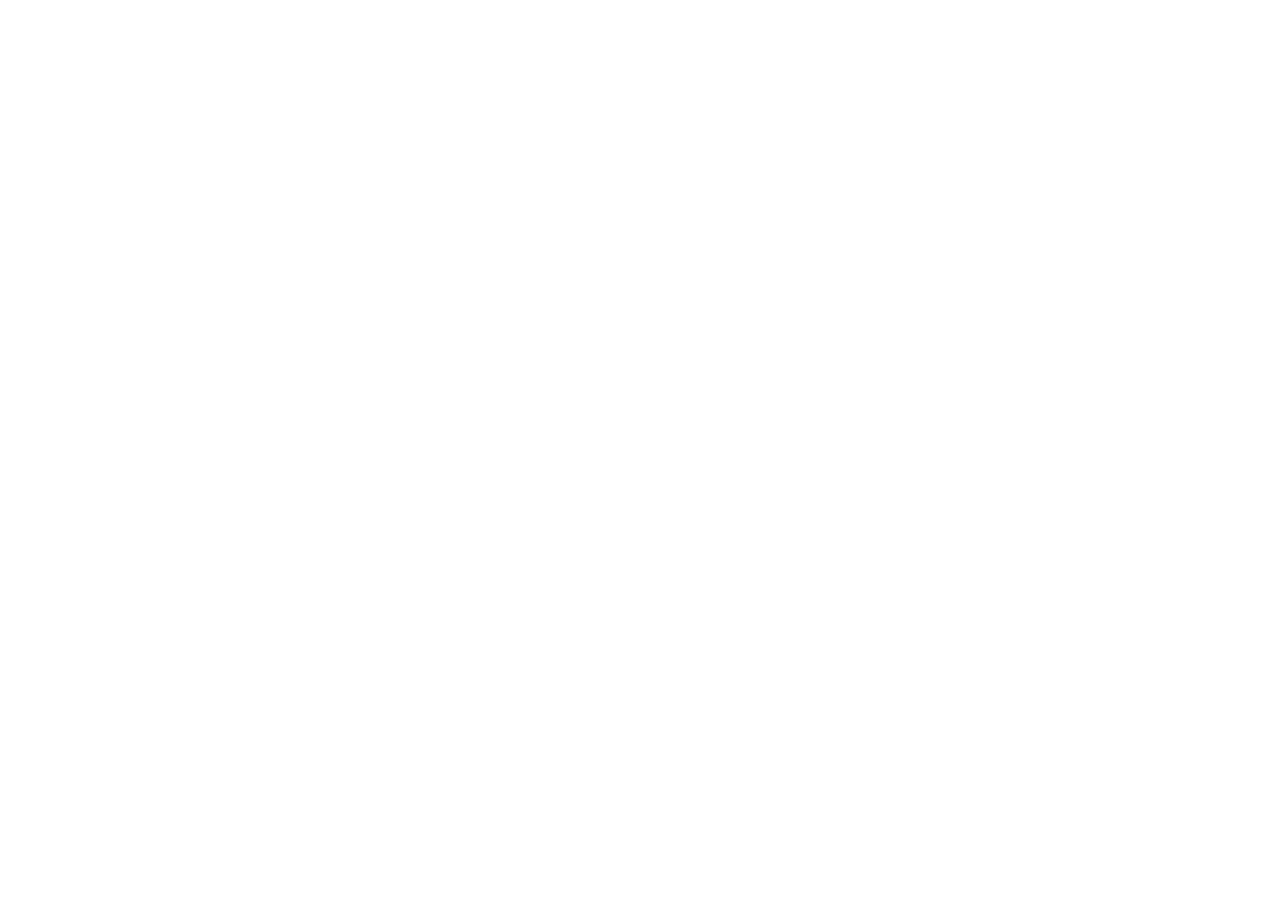
==== index.html @ 2f3d97ff "initial commit" ====
<!DOCTYPE html>
<html lang="en">
<head>
    <meta charset="UTF-8">
    <meta http-equiv="X-UA-Compatible" content="IE=edge">
    <meta name="viewport" content="width=device-width, initial-scale=1.0">
    <title>Document</title>
</head>
<body>
    
</body>
</html>
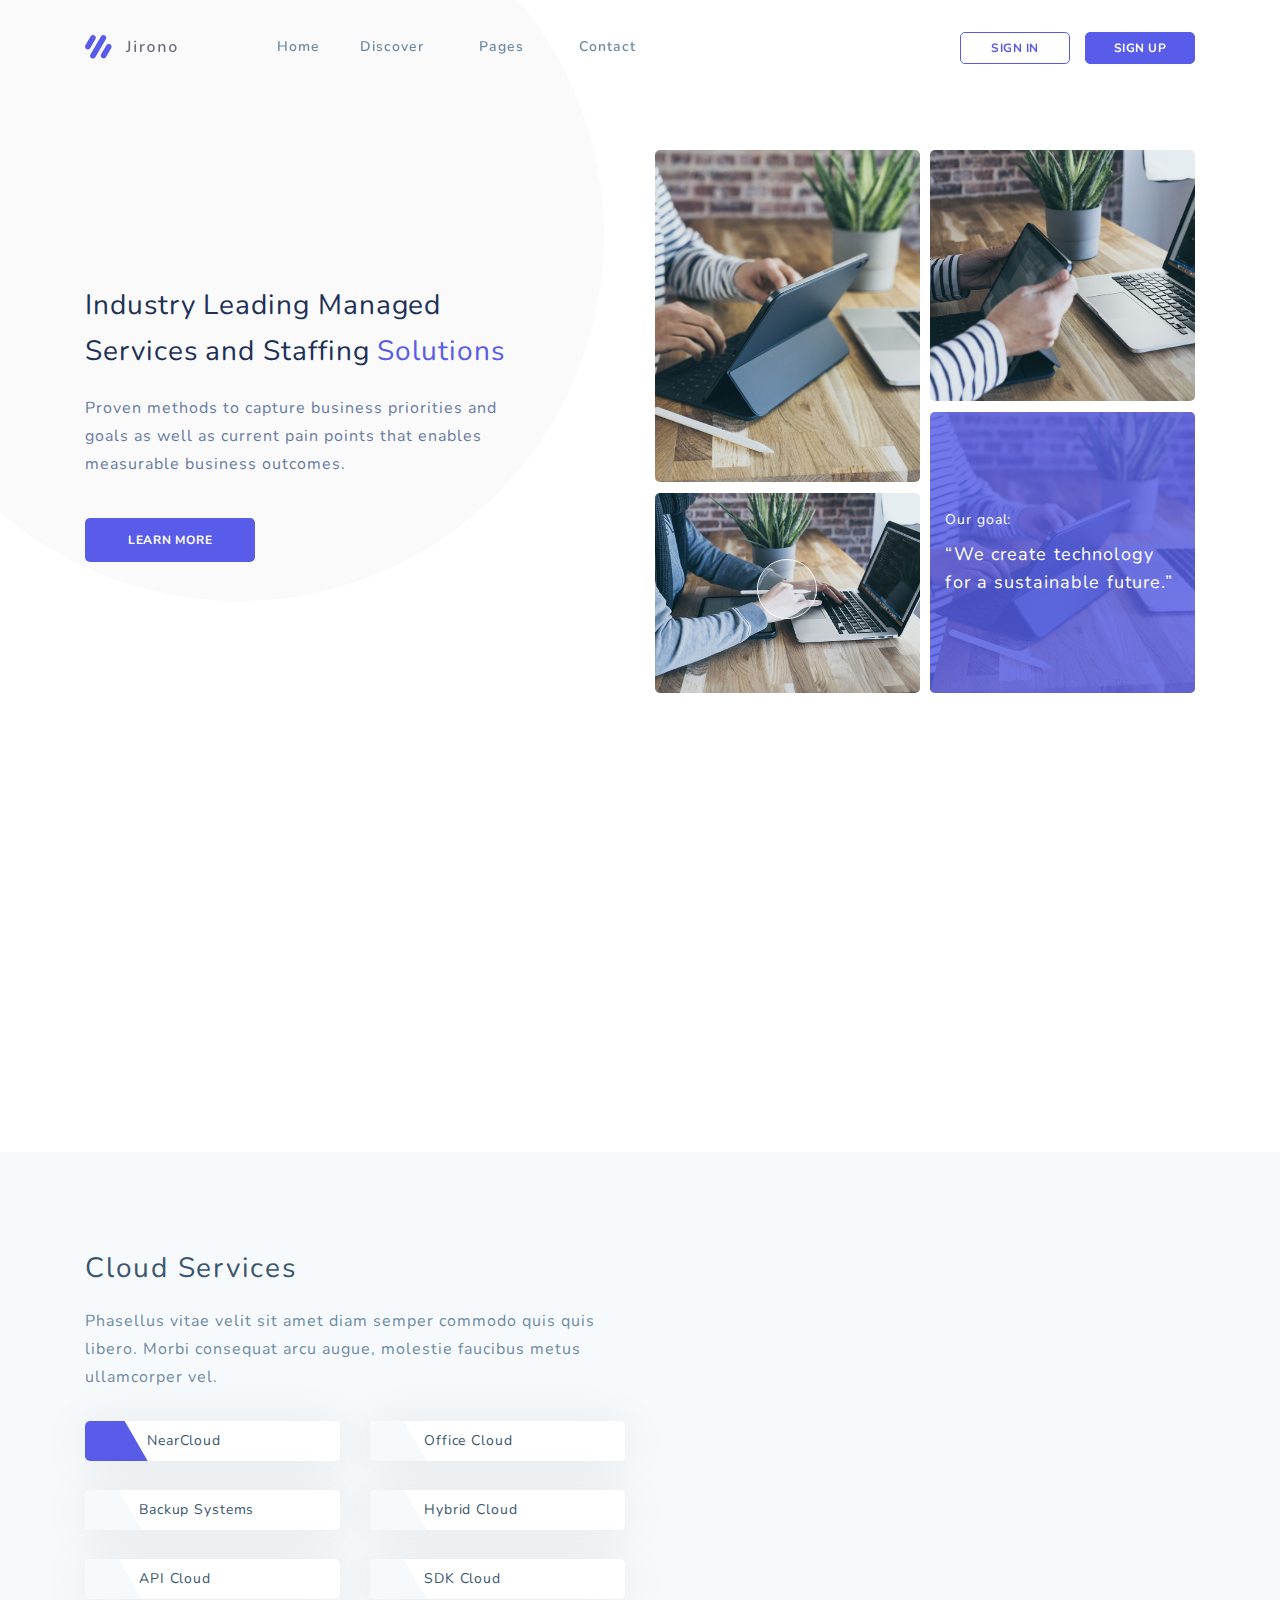
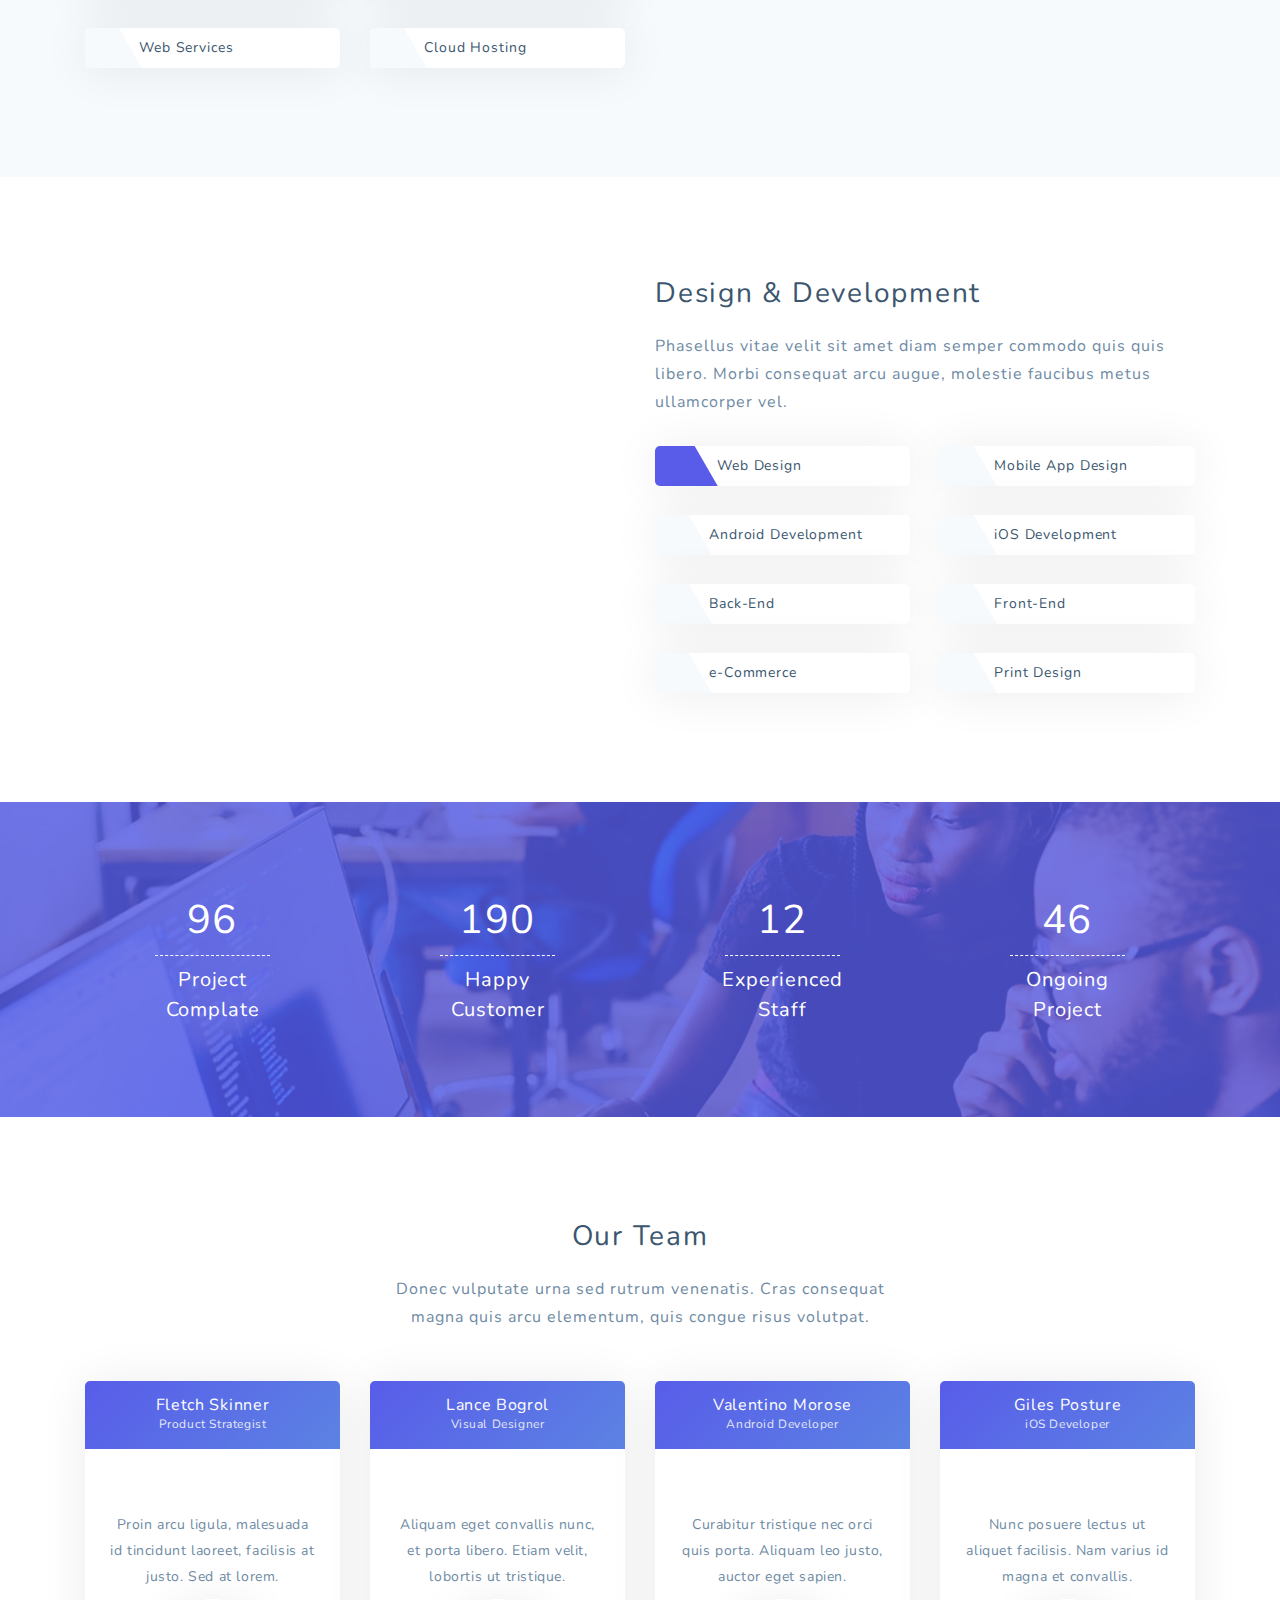
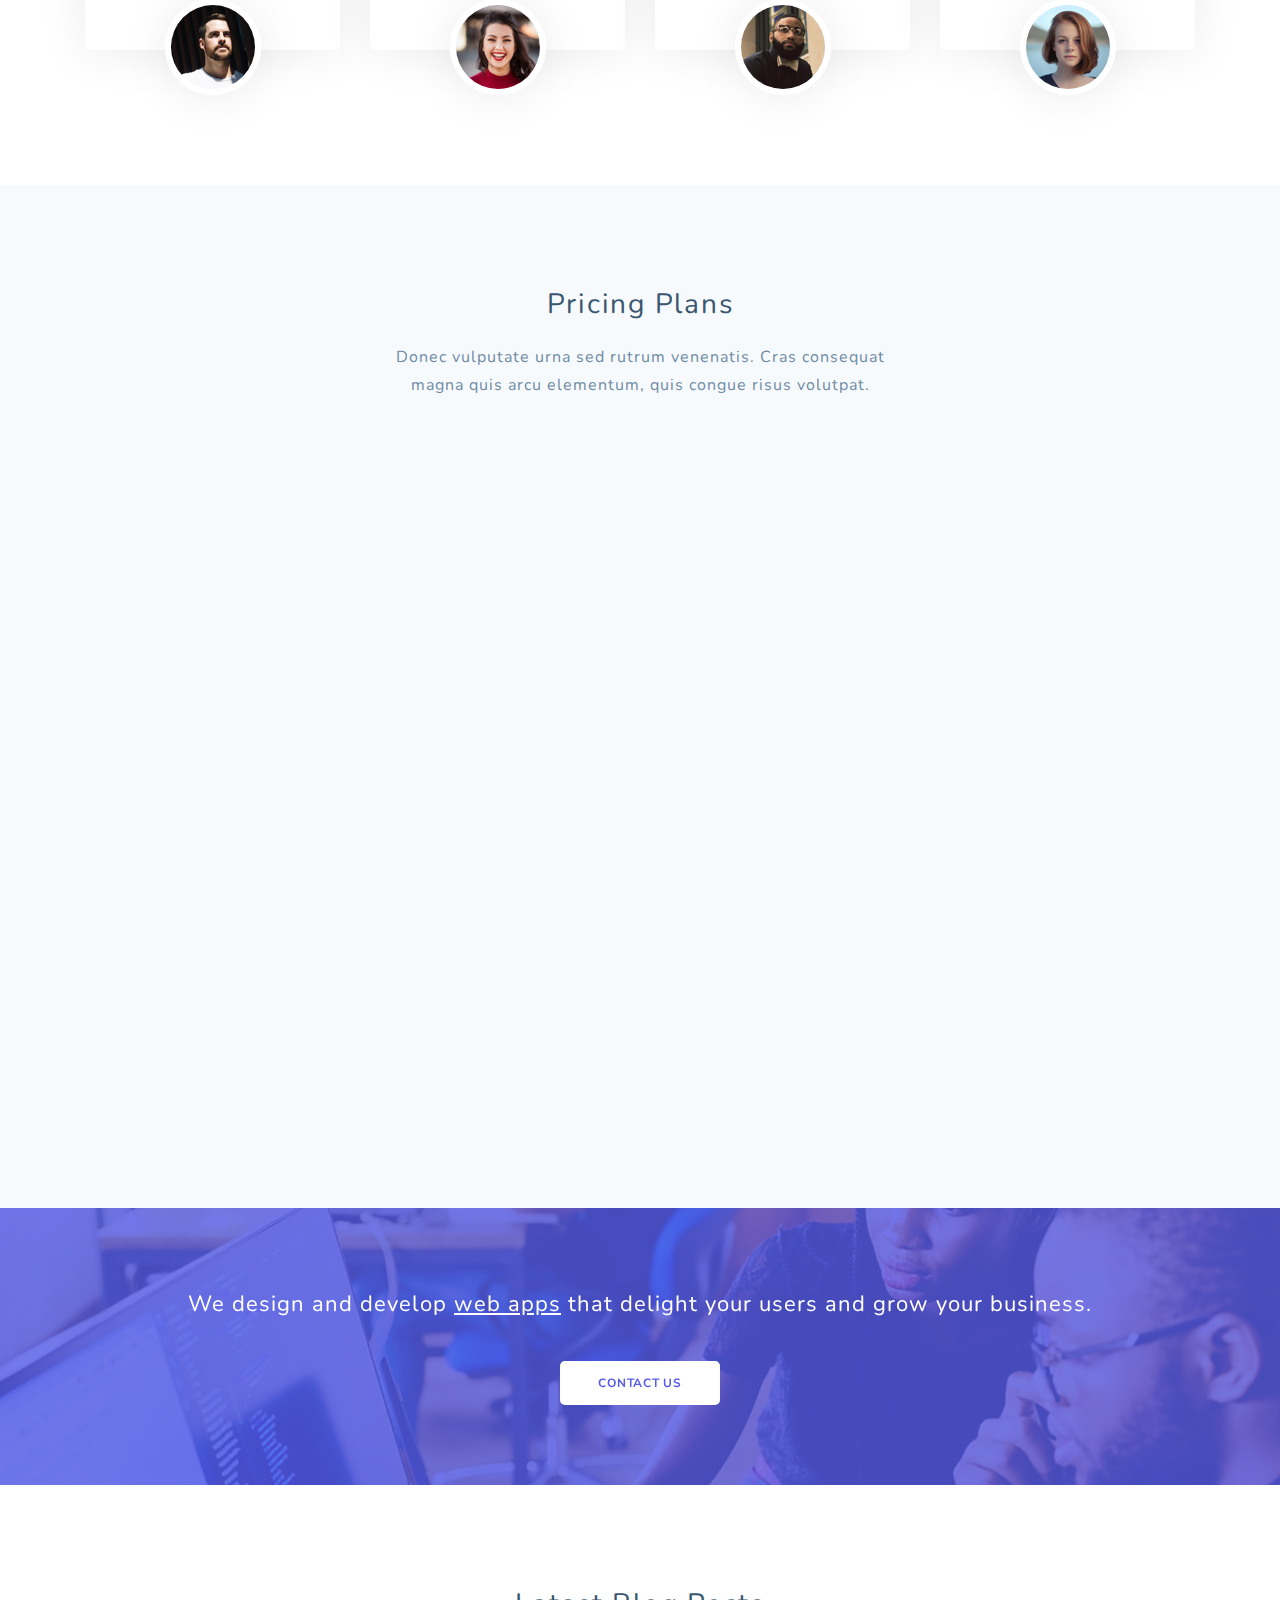
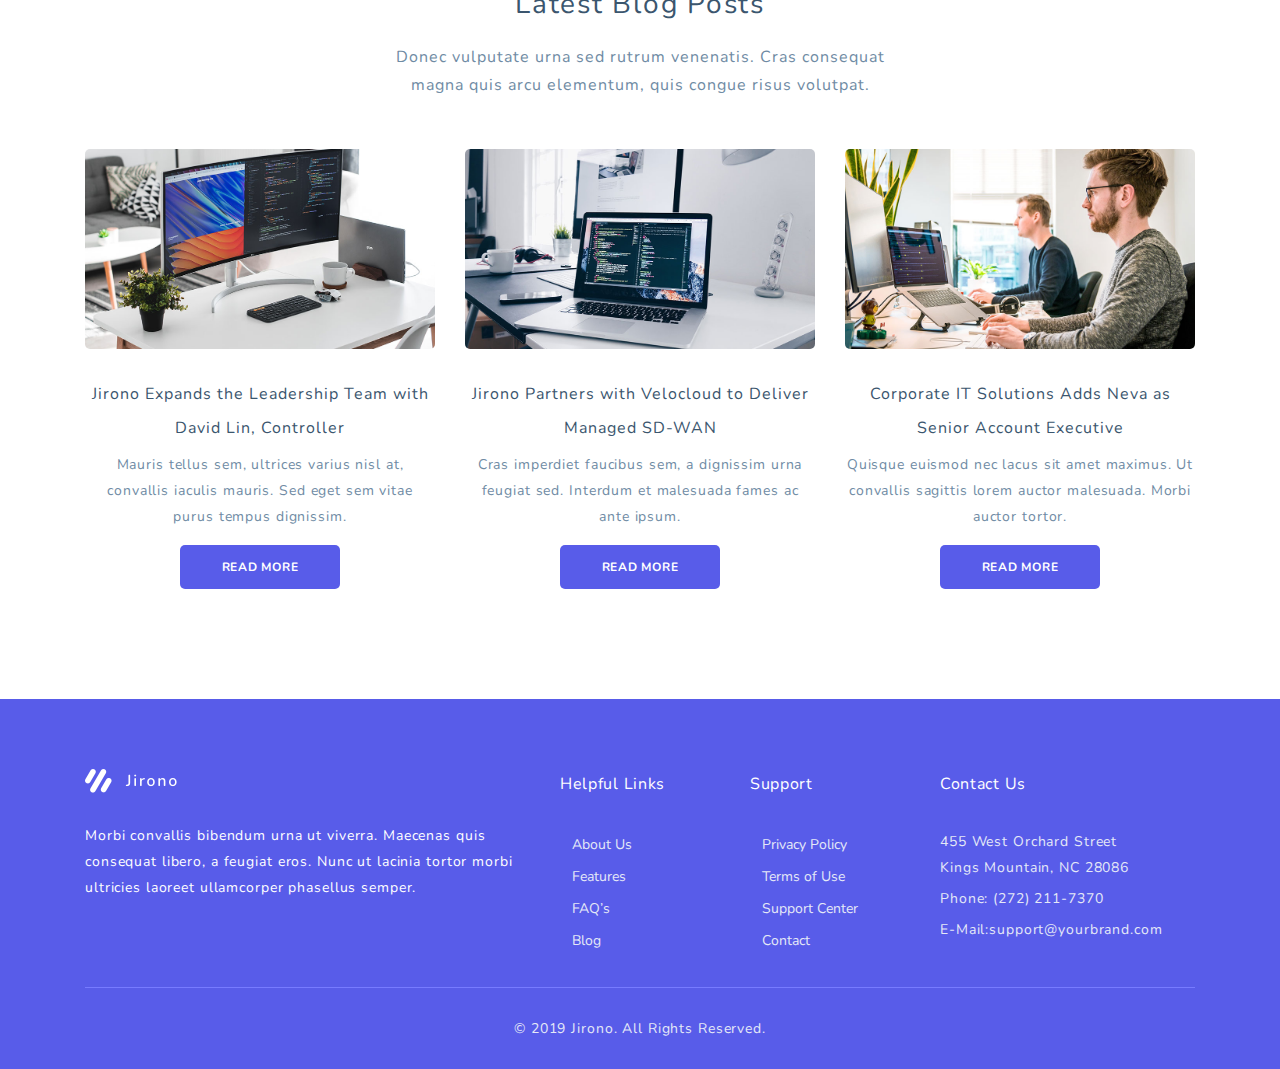
==== commit abd893ff: "home page completed" ====
--- a/index.html
+++ b/index.html
@@ -1,12 +1,760 @@
 <!DOCTYPE html>
 <html lang="en">
+
 <head>
     <meta charset="UTF-8">
     <meta http-equiv="X-UA-Compatible" content="IE=edge">
-    <meta name="viewport" content="width=device-width, initial-scale=1.0">
-    <title>Document</title>
+    <meta name="viewport" content="width=device-width, initial-scale=1">
+    <!-- head (title) name -->
+    <title>Jirono - IT Solutions and Corporate Template</title>
+    <!-- icon (head) -->
+    <link rel="icon" type="image/png" href="./assets/images/head-icon.png">
+
+    <!-- font-awesome -->
+    <link rel="stylesheet" href="https://cdnjs.cloudflare.com/ajax/libs/font-awesome/6.2.0/css/all.min.css"
+        integrity="sha512-xh6O/CkQoPOWDdYTDqeRdPCVd1SpvCA9XXcUnZS2FmJNp1coAFzvtCN9BmamE+4aHK8yyUHUSCcJHgXloTyT2A=="
+        crossorigin="anonymous" referrerpolicy="no-referrer" />
+    <!-- bootstrap -->
+    <link rel="stylesheet" href="https://cdn.jsdelivr.net/npm/bootstrap@4.0.0/dist/css/bootstrap.min.css"
+        integrity="sha384-Gn5384xqQ1aoWXA+058RXPxPg6fy4IWvTNh0E263XmFcJlSAwiGgFAW/dAiS6JXm" crossorigin="anonymous">
+    <!-- mine css -->
+    <link rel="stylesheet" href="./assets/css/style.css">
+
 </head>
+
 <body>
+    <!-- Header Start -->
+    <header class="header-area">
+        <div class="container">
+            <div class="row">
+                <div class="col-12">
+                    <nav class="main-nav">
+                        <a href="blue-index.html" class="logo">
+                            <img src="assets/images/logo-blue.png">
+                        </a>
+
+                        <ul class="nav">
+                            <li><a href="blue-index.html#welcome">Home</a></li>
+                            <li class="submenu">
+                                <a href="#">Discover</a>
+                                <ul>
+                                    <li><a href="blue-index.html#features">Features</a></li>
+                                    <li><a href="blue-index.html#our-team">Our Team</a></li>
+                                    <li><a href="blue-index.html#pricing-plans">Pricing Plans</a></li>
+                                    <li><a href="blue-index.html#blog">Latests Blogs</a></li>
+                                </ul>
+                            </li>
+                            <li class="submenu">
+                                <a href="#">Pages</a>
+                                <ul>
+                                    <li><a href="blue-about.html">About Us</a></li>
+                                    <li><a href="blue-features.html">Features</a></li>
+                                    <li><a href="blue-faq.html">FAQ's</a></li>
+                                    <li><a href="blue-blog.html">Blog</a></li>
+                                </ul>
+                            </li>
+                            <li><a href="blue-contact.html">Contact</a></li>
+                        </ul>
+                        <a class="menu-trigger">
+                            <span>Menu</span>
+                        </a>
+
+                        <ul class="header-buttons">
+                            <li><a class="btn-nav-line" href="#">SIGN IN</a></li>
+                            <li><a class="btn-nav-primary" href="#">SIGN UP</a></li>
+                        </ul>
+                    </nav>
+                </div>
+            </div>
+        </div>
+    </header>
+
+    <!-- Header End -->
+
+
+    <!-- Welcome-area Start -->
+    <div class="welcome-area" id="welcome">
+        <div class="header-text">
+            <div class="container">
+                <div class="row">
+                    <div class="col-lg-5 col-md-12 col-sm-12 align-self-center">
+                        <h1>Industry Leading Managed Services and Staffing <span>Solutions</span></h1>
+                        <p>Proven methods to capture business priorities and goals as well as current pain points that
+                            enables measurable business outcomes.</p>
+                        <a href="#" class="btn-primary-line">LEARN MORE</a>
+                    </div>
+                    <div class="offset-lg-1 col-lg-6 col-md-12 col-sm-12 align-self-center">
+                        <div class="home-img-group">
+                            <div class="home-img img-1 imgfix_top_container" style="overflow: hidden;">
+                                <div id="imgfix_wrapper_layer_1_0" class="imgfix_wrapper_layer">
+                                    <img src="assets/images/photos/home/1.jpg" class="imgfix_src_img">
+                                </div>
+                            </div>
+                            <div class="home-img img-2 imgfix_top_container" style="overflow: hidden;">
+                                <div id="imgfix_wrapper_layer_1_1" class="imgfix_wrapper_layer">
+                                    <img src="assets/images/photos/home/2.jpg" class="imgfix_src_img">
+                                </div>
+                            </div>
+                            <div class="home-img img-3 imgfix_top_container" style="overflow: hidden;">
+                                <div id="imgfix_wrapper_layer_1_2" class="imgfix_wrapper_layer">
+                                    <img src="assets/images/photos/home/3.jpg" class="imgfix_src_img">
+
+                                    <div class="play-button-wrapper">
+                                        <a href="#" class="btn-play">
+                                            <i class="fa fa-play"></i>
+                                        </a>
+                                    </div>
+                                </div>
+                            </div>
+                            <div class="home-img img-4 imgfix_top_container" style="overflow: hidden;">
+                                <div id="imgfix_wrapper_layer_1_3" class="imgfix_wrapper_layer">
+                                    <img src="assets/images/photos/home/1.jpg" class="imgfix_src_img">
+                                    <div class="content">
+                                        <div class="text">
+                                            <strong>Our goal:</strong>
+                                            <p>“We create technology for a sustainable future.”</p>
+                                        </div>
+                                    </div>
+                                </div>
+                            </div>
+                        </div>
+                    </div>
+                </div>
+            </div>
+        </div>
+    </div>
+    <!-- Welcome-area End -->
+
+
+
+    <!-- animated first section start -->
+    <section class="section padding-top-0">
+        <div class="container">
+            <div class="row">
+                <div class="col-lg-12">
+                    <div class="row animated-div-line">
+
+                        <div class="col-lg-3 col-md-6 col-sm-6 col-12 animated-scroll-small animated-scroll-small-1 to-top">
+                            <a href="blue-features-single.html" class="features-small-item">
+                                <div class="icon">
+                                    <i class="fa fa-cloud"></i>
+                                </div>
+                                <h5 class="features-title">Cloud Solutions</h5>
+                                <p>Morbilling pharetra sapiening ut mattis viverra. Curabitur magna.</p>
+                            </a>
+                        </div>
+
+                        <div class="col-lg-3 col-md-6 col-sm-6 col-12 animated-scroll-small animated-scroll-small-2 to-top">
+                            <a href="blue-features-single.html" class="features-small-item">
+                                <div class="icon">
+                                    <i class="fa fa-laptop"></i>
+                                </div>
+                                <h5 class="features-title">Network Services</h5>
+                                <p>Donec pellentesque turpis utium lorem imperdiet semper viverra.</p>
+                            </a>
+                        </div>
+
+                        <div class="col-lg-3 col-md-6 col-sm-6 col-12 animated-scroll-small animated-scroll-small-3 to-top">
+                            <a href="blue-features-single.html" class="features-small-item">
+                                <div class="icon">
+                                    <i class="fa fa-video-camera"></i>
+                                </div>
+                                <h5 class="features-title">Webcast Services</h5>
+                                <p>Facilisis arcu ligula, malesuada id tincidunt laoreet, facilisis at justo.</p>
+                            </a>
+                        </div>
+
+                        <div class="col-lg-3 col-md-6 col-sm-6 col-12 animated-scroll-small animated-scroll-small-4 to-top">
+                            <a href="blue-features-single.html" class="features-small-item">
+                                <div class="icon">
+                                    <i class="fa fa-server"></i>
+                                </div>
+                                <h5 class="features-title">Disaster Recovery</h5>
+                                <p>Proin arcu ligula, malesuada id tincidunt laoreet, facilisis at justo.</p>
+                            </a>
+                        </div>
+                    </div>
+                </div>
+            </div>
+        </div>
+    </section>
+
+    <!-- animated first section End -->
+
+
+    <!--  Features Big Item-1 Start  -->
+    <section class="section padding-bottom-80 colored" id="features">
+        <div class="container">
+            <div class="row">
+                <div class="col-lg-6 col-md-12 col-sm-12 align-self-center mobile-bottom-fix">
+                    <div class="left-heading">
+                        <h2 class="section-title">Cloud Services</h2>
+                    </div>
+                    <div class="left-text">
+                        <p>Phasellus vitae velit sit amet diam semper commodo quis quis libero. Morbi consequat arcu
+                            augue, molestie faucibus metus ullamcorper vel.</p>
+                        <div class="row">
+                            <div class="col-lg-6 col-md-6 col-sm-12">
+                                <a class="btn-home active" href="#">
+                                    <i class="fa fa-angle-right"></i>
+                                    <span>NearCloud</span>
+                                </a>
+                            </div>
+                            <div class="col-lg-6 col-md-6 col-sm-12">
+                                <a class="btn-home" href="#">
+                                    <i class="fa fa-angle-right"></i>
+                                    <span>Office Cloud</span>
+                                </a>
+                            </div>
+                            <div class="col-lg-6 col-md-6 col-sm-12">
+                                <a class="btn-home" href="#">
+                                    <i class="fa fa-angle-right"></i>
+                                    <span>Backup Systems</span>
+                                </a>
+                            </div>
+                            <div class="col-lg-6 col-md-6 col-sm-12">
+                                <a class="btn-home" href="#">
+                                    <i class="fa fa-angle-right"></i>
+                                    <span>Hybrid Cloud</span>
+                                </a>
+                            </div>
+                            <div class="col-lg-6 col-md-6 col-sm-12">
+                                <a class="btn-home" href="#">
+                                    <i class="fa fa-angle-right"></i>
+                                    <span>API Cloud</span>
+                                </a>
+                            </div>
+                            <div class="col-lg-6 col-md-6 col-sm-12">
+                                <a class="btn-home" href="#">
+                                    <i class="fa fa-angle-right"></i>
+                                    <span>SDK Cloud</span>
+                                </a>
+                            </div>
+                            <div class="col-lg-6 col-md-6 col-sm-12">
+                                <a class="btn-home" href="#">
+                                    <i class="fa fa-angle-right"></i>
+                                    <span>Web Services</span>
+                                </a>
+                            </div>
+                            <div class="col-lg-6 col-md-6 col-sm-12">
+                                <a class="btn-home" href="#">
+                                    <i class="fa fa-angle-right"></i>
+                                    <span>Cloud Hosting</span>
+                                </a>
+                            </div>
+                        </div>
+                    </div>
+                </div>
+                <div class="col-lg-1"></div>
+                <div class="col-lg-5 col-md-12 col-sm-12 align-self-center mobile-bottom-fix animated-big-item-1"
+                    data-scroll-reveal="enter left move 30px over 0.6s after 0.4s">
+                    <img src="assets/images/photos/features/blue-1.png" class="img-fluid d-block mx-auto" >
+                </div>
+            </div>
+        </div>
+    </section>
+    <!--  Features Big Item-1 End  -->
+
+
+    <!--  Features Big Item-2 Start  -->
+    <section class="section padding-bottom-80">
+        <div class="container">
+            <div class="row">
+                <div class="col-lg-5 col-md-12 col-sm-12 align-self-center mobile-bottom-fix-big animated-big-item-2">
+                    <img src="assets/images/photos/features/blue-2.png" class="img-fluid d-block mx-auto">
+                </div>
+                <div class="col-lg-1"></div>
+                <div class="col-lg-6 col-md-12 col-sm-12 align-self-center mobile-bottom-fix">
+                    <div class="left-heading">
+                        <h2 class="section-title">Design &amp; Development</h2>
+                    </div>
+                    <div class="left-text">
+                        <p>Phasellus vitae velit sit amet diam semper commodo quis quis libero. Morbi consequat arcu
+                            augue, molestie faucibus metus ullamcorper vel.</p>
+                        <div class="row">
+                            <div class="col-lg-6 col-md-6 col-sm-12">
+                                <a class="btn-home active" href="#">
+                                    <i class="fa fa-angle-right"></i>
+                                    <span>Web Design</span>
+                                </a>
+                            </div>
+                            <div class="col-lg-6 col-md-6 col-sm-12">
+                                <a class="btn-home" href="#">
+                                    <i class="fa fa-angle-right"></i>
+                                    <span>Mobile App Design</span>
+                                </a>
+                            </div>
+                            <div class="col-lg-6 col-md-6 col-sm-12">
+                                <a class="btn-home" href="#">
+                                    <i class="fa fa-angle-right"></i>
+                                    <span>Android Development</span>
+                                </a>
+                            </div>
+                            <div class="col-lg-6 col-md-6 col-sm-12">
+                                <a class="btn-home" href="#">
+                                    <i class="fa fa-angle-right"></i>
+                                    <span>iOS Development</span>
+                                </a>
+                            </div>
+                            <div class="col-lg-6 col-md-6 col-sm-12">
+                                <a class="btn-home" href="#">
+                                    <i class="fa fa-angle-right"></i>
+                                    <span>Back-End</span>
+                                </a>
+                            </div>
+                            <div class="col-lg-6 col-md-6 col-sm-12">
+                                <a class="btn-home" href="#">
+                                    <i class="fa fa-angle-right"></i>
+                                    <span>Front-End</span>
+                                </a>
+                            </div>
+                            <div class="col-lg-6 col-md-6 col-sm-12">
+                                <a class="btn-home" href="#">
+                                    <i class="fa fa-angle-right"></i>
+                                    <span>e-Commerce</span>
+                                </a>
+                            </div>
+                            <div class="col-lg-6 col-md-6 col-sm-12">
+                                <a class="btn-home" href="#">
+                                    <i class="fa fa-angle-right"></i>
+                                    <span>Print Design</span>
+                                </a>
+                            </div>
+                        </div>
+                    </div>
+                </div>
+            </div>
+        </div>
+    </section>
+    <!--  Features Big Item-2 End  -->
+
+
+    <!--  Counter Parallax Start  -->
+    <section class="parallax-counter" id="counter"
+        style="background-image: url(&quot;assets/images/photos/parallax.jpg&quot;); background-size: cover; background-position: center center;">
+        <div class="parallax-content">
+            <div class="container">
+                <div class="row">
+                    <div class="col-lg-3 col-md-6 col-sm-12">
+                        <div class="count-item">
+                            <strong class="count">96</strong>
+                            <span>Project<br>Complate</span>
+                        </div>
+                    </div>
+                    <div class="col-lg-3 col-md-6 col-sm-12">
+                        <div class="count-item">
+                            <strong class="count">190</strong>
+                            <span>Happy<br>Customer</span>
+                        </div>
+                    </div>
+                    <div class="col-lg-3 col-md-6 col-sm-12">
+                        <div class="count-item">
+                            <strong class="count">12</strong>
+                            <span>Experienced<br>Staff</span>
+                        </div>
+                    </div>
+                    <div class="col-lg-3 col-md-6 col-sm-12">
+                        <div class="count-item">
+                            <strong class="count">46</strong>
+                            <span>Ongoing<br>Project</span>
+                        </div>
+                    </div>
+                </div>
+            </div>
+        </div>
+    </section>
+    <!-- Counter Parallax End -->
+
+
+    <!-- Team section Start -->
+    <section class="section padding-bottom-80" id="our-team">
+        <div class="container">
+            <div class="row">
+                <div class="col-lg-12">
+                    <div class="center-heading">
+                        <h2 class="section-title">Our Team</h2>
+                    </div>
+                </div>
+                <div class="offset-lg-3 col-lg-6">
+                    <div class="center-text">
+                        <p>Donec vulputate urna sed rutrum venenatis. Cras consequat magna quis arcu elementum, quis
+                            congue risus volutpat.</p>
+                    </div>
+                </div>
+            </div>
+
+            <div class="row">
+                <div class="col-lg-3 col-md-6 col-sm-12">
+                    <div class="team-item">
+                        <div class="team-content">
+                            <div class="team-info">
+                                <h3 class="user-name">Fletch Skinner</h3>
+                                <span>Product Strategist</span>
+                            </div>
+                            <ul class="social">
+                                <li><a href="#"><i class="fa-brands fa-facebook-f"></i></a></li>
+                                <li><a href="#"><i class="fa-brands fa-twitter"></i></a></li>
+                                <li><a href="#"><i class="fa-brands fa-linkedin-in"></i></a></li>
+                                <li><a href="#"><i class="fa-brands fa-github"></i></a></li>
+                            </ul>
+                            <p>Proin arcu ligula, malesuada id tincidunt laoreet, facilisis at justo. Sed at lorem.</p>
+                        </div>
+                        <div class="user-image">
+                            <img src="assets/images/photos/team/1.jpg">
+                        </div>
+                    </div>
+                </div>
+
+                <div class="col-lg-3 col-md-6 col-sm-12">
+                    <div class="team-item">
+                        <div class="team-content">
+                            <div class="team-info">
+                                <h3 class="user-name">Lance Bogrol</h3>
+                                <span>Visual Designer</span>
+                            </div>
+                            <ul class="social">
+                                <li><a href="#"><i class="fa-brands fa-facebook-f"></i></a></li>
+                                <li><a href="#"><i class="fa-brands fa-twitter"></i></a></li>
+                                <li><a href="#"><i class="fa-brands fa-linkedin-in"></i></a></li>
+                                <li><a href="#"><i class="fa-brands fa-github"></i></a></li>
+                            </ul>
+                            <p>Aliquam eget convallis nunc, et porta libero. Etiam velit, lobortis ut tristique.</p>
+                        </div>
+                        <div class="user-image">
+                            <img src="assets/images/photos/team/2.jpg">
+                        </div>
+                    </div>
+                </div>
+
+                <div class="col-lg-3 col-md-6 col-sm-12">
+                    <div class="team-item">
+                        <div class="team-content">
+                            <div class="team-info">
+                                <h3 class="user-name">Valentino Morose</h3>
+                                <span>Android Developer</span>
+                            </div>
+                            <ul class="social">
+                                <li><a href="#"><i class="fa-brands fa-facebook-f"></i></a></li>
+                                <li><a href="#"><i class="fa-brands fa-twitter"></i></a></li>
+                                <li><a href="#"><i class="fa-brands fa-linkedin-in"></i></a></li>
+                                <li><a href="#"><i class="fa-brands fa-github"></i></a></li>
+                            </ul>
+                            <p>Curabitur tristique nec orci quis porta. Aliquam leo justo, auctor eget sapien.</p>
+                        </div>
+                        <div class="user-image">
+                            <img src="assets/images/photos/team/3.jpg">
+                        </div>
+                    </div>
+                </div>
+
+                <div class="col-lg-3 col-md-6 col-sm-12">
+                    <div class="team-item">
+                        <div class="user-image">
+                            <img src="assets/images/photos/team/4.jpg">
+                        </div>
+                        <div class="team-content">
+                            <div class="team-info">
+                                <h3 class="user-name">Giles Posture</h3>
+                                <span>iOS Developer</span>
+                            </div>
+                            <ul class="social">
+                                <li><a href="#"><i class="fa-brands fa-facebook-f"></i></a></li>
+                                <li><a href="#"><i class="fa-brands fa-twitter"></i></a></li>
+                                <li><a href="#"><i class="fa-brands fa-linkedin-in"></i></a></li>
+                                <li><a href="#"><i class="fa-brands fa-github"></i></a></li>
+                            </ul>
+                            <p>Nunc posuere lectus ut aliquet facilisis. Nam varius id magna et convallis.</p>
+                        </div>
+                    </div>
+                </div>
+            </div>
+        </div>
+    </section>
+    <!-- Team End -->
+
+
+    <!-- Pricing Plans Start -->
+    <section class="section colored padding-bottom-80" id="pricing-plans">
+        <div class="container">
+            <div class="row">
+                <div class="col-lg-12">
+                    <div class="center-heading">
+                        <h2 class="section-title">Pricing Plans</h2>
+                    </div>
+                </div>
+                <div class="offset-lg-3 col-lg-6">
+                    <div class="center-text">
+                        <p>Donec vulputate urna sed rutrum venenatis. Cras consequat magna quis arcu elementum, quis
+                            congue risus volutpat.</p>
+                    </div>
+                </div>
+            </div>
+
+            <div class="row">
+                <div class="col-lg-4 col-md-6 col-sm-12 card-animated card-1">
+                    <div class="pricing-item">
+                        <div class="pricing-header">
+                            <h3 class="pricing-title">BASIC PLAN</h3>
+                        </div>
+                        <div class="pricing-body">
+                            <div class="number">
+                                <span>1</span>
+                            </div>
+                            <div class="price-wrapper">
+                                <span class="currency">$</span>
+                                <span class="price">13.90</span>
+                                <span class="period">/Month</span>
+                            </div>
+                            <ul class="list">
+                                <li class="active">Unlimited Website</li>
+                                <li class="active">Unlimited Users</li>
+                                <li class="active">5 GB Bandwidth</li>
+                                <li class="active">Highest Speed</li>
+                                <li>Data Security and Backupss</li>
+                                <li>1 GB Storage</li>
+                                <li>24x7 Great Support</li>
+                                <li>Monthly Reports and Analytics</li>
+                            </ul>
+                        </div>
+                        <div class="pricing-footer">
+                            <a href="#" class="select-plan" id="select-1">Select Plan</a>
+                        </div>
+                    </div>
+                </div>
+
+                <div class="col-lg-4 col-md-6 col-sm-12 card-animated card-2">
+                    <div class="pricing-item active">
+                        <div class="pricing-header">
+                            <h3 class="pricing-title">ADVANCED PLAN</h3>
+                        </div>
+                        <div class="pricing-body">
+                            <div class="number">
+                                <span>2</span>
+                            </div>
+                            <div class="price-wrapper">
+                                <span class="currency">$</span>
+                                <span class="price">23.90</span>
+                                <span class="period">/Month</span>
+                            </div>
+                            <ul class="list">
+                                <li class="active">Unlimited Website</li>
+                                <li class="active">Unlimited Users</li>
+                                <li class="active">15 GB Bandwidth</li>
+                                <li class="active">Highest Speed</li>
+                                <li class="active">Data Security and Backupss</li>
+                                <li class="active">1 GB Storage</li>
+                                <li>24x7 Great Support</li>
+                                <li>Monthly Reports and Analytics</li>
+                            </ul>
+                        </div>
+                        <div class="pricing-footer ">
+                            <a href="#" class="select-plan" id="select-2" >Select Plan</a>
+                        </div>
+                    </div>
+                </div>
+
+                <div class="col-lg-4 col-md-6 col-sm-12 card-animated card-3">
+                    <div class="pricing-item">
+                        <div class="pricing-header">
+                            <h3 class="pricing-title">EXPERT PLAN</h3>
+                        </div>
+                        <div class="pricing-body">
+                            <div class="number">
+                                <span>3</span>
+                            </div>
+                            <div class="price-wrapper">
+                                <span class="currency">$</span>
+                                <span class="price">33.90</span>
+                                <span class="period">/Month</span>
+                            </div>
+                            <ul class="list">
+                                <li class="active">Unlimited Website</li>
+                                <li class="active">Unlimited Users</li>
+                                <li class="active">15 GB Bandwidth</li>
+                                <li class="active">Highest Speed</li>
+                                <li class="active">Data Security and Backupss</li>
+                                <li class="active">1 GB Storage</li>
+                                <li class="active">24x7 Great Support</li>
+                                <li class="active">Monthly Reports and Analytics</li>
+                            </ul>
+                        </div>
+                        <div class="pricing-footer">
+                            <a href="#" class="select-plan" id="select-3">Select Plan</a>
+                        </div>
+                    </div>
+                </div>
+            </div>
+        </div>
+    </section>
+    <!-- Pricing Plans End -->
+
+
+    <!-- Parallax last Start -->
+    <section class="parallax" id="parallax-text"
+        style="background-image: url(&quot;assets/images/photos/parallax.jpg&quot;); background-size: cover; background-position: center center;">
+        <div class="parallax-content">
+            <div class="container">
+                <div class="row">
+                    <div class="col-lg-12">
+                        <div class="info">
+                            <p>We design and develop <span>web apps</span> that delight your users and grow your
+                                business.</p>
+                            <a class="btn-white-line" href="#">Contact Us</a>
+                        </div>
+                    </div>
+                </div>
+            </div>
+        </div>
+    </section>
+    <!-- Parallax last End -->
+
+
+    <!-- Blog Section Start -->
+    <section class="section white padding-bottom-80" id="blog">
+        <div class="container">
+            <div class="row">
+                <div class="col-lg-12">
+                    <div class="center-heading">
+                        <h2 class="section-title">Latest Blog Posts</h2>
+                    </div>
+                </div>
+                <div class="offset-lg-3 col-lg-6">
+                    <div class="center-text">
+                        <p>Donec vulputate urna sed rutrum venenatis. Cras consequat magna quis arcu elementum, quis
+                            congue risus volutpat.</p>
+                    </div>
+                </div>
+            </div>
+
+            <div class="row">
+                <div class="col-lg-4 col-md-6 col-sm-12">
+                    <div class="blog-post-thumb">
+                        <div class="img imgfix_top_container" style="overflow: hidden;">
+                            <div id="imgfix_wrapper_layer_0_0" class="imgfix_wrapper_layer">
+                                <img src="assets/images/photos/blog/1.jpg" class="imgfix_src_img" style="opacity: 1;">
+                            </div>
+                        </div>
+                        <div class="blog-content">
+                            <h3>
+                                <a href="blue-blog-single.html">Jirono Expands the Leadership Team with David Lin,
+                                    Controller</a>
+                            </h3>
+                            <div class="text">
+                                Mauris tellus sem, ultrices varius nisl at, convallis iaculis mauris. Sed eget sem vitae
+                                purus tempus dignissim.
+                            </div>
+                            <a href="blue-blog-single.html" class="btn-primary-line">Read More</a>
+                        </div>
+                    </div>
+                </div>
+                <div class="col-lg-4 col-md-6 col-sm-12">
+                    <div class="blog-post-thumb">
+                        <div class="img imgfix_top_container" style="overflow: hidden;">
+                            <div id="imgfix_wrapper_layer_0_1" class="imgfix_wrapper_layer">
+                                <img src="assets/images/photos/blog/2.jpg" class="imgfix_src_img" style="opacity: 1;">
+                            </div>
+                        </div>
+                        <div class="blog-content">
+                            <h3>
+                                <a href="blue-blog-single.html">Jirono Partners with Velocloud to Deliver Managed
+                                    SD-WAN</a>
+                            </h3>
+                            <div class="text">
+                                Cras imperdiet faucibus sem, a dignissim urna feugiat sed. Interdum et malesuada fames
+                                ac ante ipsum.
+                            </div>
+                            <a href="blue-blog-single.html" class="btn-primary-line">Read More</a>
+                        </div>
+                    </div>
+                </div>
+                <div class="col-lg-4 col-md-6 col-sm-12">
+                    <div class="blog-post-thumb">
+                        <div class="img imgfix_top_container" style="overflow: hidden;">
+                            <div id="imgfix_wrapper_layer_0_2" class="imgfix_wrapper_layer">
+                                <img src="assets/images/photos/blog/3.jpg" class="imgfix_src_img" style="opacity: 1;">
+                            </div>
+                        </div>
+                        <div class="blog-content">
+                            <h3>
+                                <a href="blue-blog-single.html">Corporate IT Solutions Adds Neva as Senior Account
+                                    Executive</a>
+                            </h3>
+                            <div class="text">
+                                Quisque euismod nec lacus sit amet maximus. Ut convallis sagittis lorem auctor
+                                malesuada. Morbi auctor tortor.
+                            </div>
+                            <a href="blue-blog-single.html" class="btn-primary-line">Read More</a>
+                        </div>
+                    </div>
+                </div>
+            </div>
+        </div>
+    </section>
+    <!-- Blog End -->
+
+
+    <!-- Footer Start -->
+    <footer>
+        <div class="container">
+            <div class="row">
+                <div class="col-lg-5 col-md-12 col-sm-12">
+                    <img src="assets/images/logo-white.png" class="logo">
+                    <div class="text">Morbi convallis bibendum urna ut viverra. Maecenas quis consequat libero, a
+                        feugiat eros. Nunc ut lacinia tortor morbi ultricies laoreet ullamcorper phasellus semper.</div>
+                </div>
+                <div class="col-lg-2 col-md-4 col-sm-6 col-6">
+                    <h5>Helpful Links</h5>
+                    <ul class="footer-nav">
+                        <li><a href="#"><i class="fa fa-angle-right"></i><span>About Us</span></a></li>
+                        <li><a href="#"><i class="fa fa-angle-right"></i><span>Features</span></a></li>
+                        <li><a href="#"><i class="fa fa-angle-right"></i><span>FAQ’s</span></a></li>
+                        <li><a href="#"><i class="fa fa-angle-right"></i><span>Blog</span></a></li>
+                    </ul>
+                </div>
+                <div class="col-lg-2 col-md-4 col-sm-6 col-6">
+                    <h5>Support</h5>
+                    <ul class="footer-nav">
+                        <li><a href="#"><i class="fa fa-angle-right"></i><span>Privacy Policy</span></a></li>
+                        <li><a href="#"><i class="fa fa-angle-right"></i><span>Terms of Use</span></a></li>
+                        <li><a href="#"><i class="fa fa-angle-right"></i><span>Support Center</span></a></li>
+                        <li><a href="#"><i class="fa fa-angle-right"></i><span>Contact</span></a></li>
+                    </ul>
+                </div>
+                <div class="col-lg-3 col-md-4 col-sm-12">
+                    <h5>Contact Us</h5>
+                    <div class="address">
+                        <p>455 West Orchard Street<br>Kings Mountain, NC 28086</p>
+                        <p>Phone: (272) 211-7370</p>
+                        <p><span>E-Mail:</span><a href="#">support@yourbrand.com</a></p>
+                        <ul class="social">
+                            <li><a href="#"><i class="fa-brands fa-square-facebook"></i></a></li>
+                            <li><a href="#"><i class="fa-brands fa-square-twitter"></i></a></li>
+                            <li><a href="#"><i class="fa-brands fa-linkedin"></i></a></li>
+                            <li><a href="#"><i class="fa-brands fa-square-google-plus"></i></a></li>
+                            <li><a href="#"><i class="fa-brands fa-square-github"></i></a></li>
+                        </ul>
+                    </div>
+                </div>
+            </div>
+            <div class="row">
+                <div class="col-lg-12">
+                    <p class="copyright">© 2019 Jirono. All Rights Reserved.</p>
+                </div>
+            </div>
+        </div>
+    </footer>
+    <!--  Footer End  -->
+
+
+
+
+
+
+    <!-- scripts -->
+    <script src="https://code.jquery.com/jquery-3.6.1.min.js"
+        integrity="sha256-o88AwQnZB+VDvE9tvIXrMQaPlFFSUTR+nldQm1LuPXQ=" crossorigin="anonymous"></script>
+    <script src="./assets/js/index.js"></script>
     
 </body>
+
 </html>--- a/assets/css/style.css
+++ b/assets/css/style.css
@@ -0,0 +1,3484 @@
+@import url("https://fonts.googleapis.com/css?family=Nunito:300,400,600,700&subset=latin-ext");
+#imgfix_wrapper_layer_0_0 .imgfix_src_img {
+  left: -999999px;
+  right: -999999px;
+  top: -999999px;
+  bottom: -999999px;
+  z-index: 0;
+  width: 351px;
+  height: 340px;
+  max-width: auto !important;
+  min-width: auto !important;
+  position: absolute;
+  margin: auto;
+  -webkit-transition: all 0.4s;
+  transition: all 0.4s;
+  -webkit-transform: scale(1);
+  transform: scale(1);
+}
+
+#imgfix_wrapper_layer_0_0:hover .imgfix_src_img {
+  -webkit-transform: scale(1);
+  transform: scale(1);
+}
+
+#imgfix_wrapper_layer_0_1 .imgfix_src_img {
+  left: -999999px;
+  right: -999999px;
+  top: -999999px;
+  bottom: -999999px;
+  z-index: 0;
+  width: 351px;
+  height: 233px;
+  max-width: auto !important;
+  min-width: auto !important;
+  position: absolute;
+  margin: auto;
+  -webkit-transition: all 0.4s;
+  transition: all 0.4s;
+  -webkit-transform: scale(1);
+  transform: scale(1);
+}
+
+#imgfix_wrapper_layer_0_1:hover .imgfix_src_img {
+  -webkit-transform: scale(1);
+  transform: scale(1);
+}
+
+#imgfix_wrapper_layer_0_2 .imgfix_src_img {
+  left: -999999px;
+  right: -999999px;
+  top: -999999px;
+  bottom: -999999px;
+  z-index: 0;
+  width: 351px;
+  height: 234px;
+  max-width: auto !important;
+  min-width: auto !important;
+  position: absolute;
+  margin: auto;
+  -webkit-transition: all 0.4s;
+  transition: all 0.4s;
+  -webkit-transform: scale(1);
+  transform: scale(1);
+}
+
+#imgfix_wrapper_layer_0_2:hover .imgfix_src_img {
+  -webkit-transform: scale(1);
+  transform: scale(1);
+}
+
+#imgfix_wrapper_layer_1_0 .imgfix_src_img {
+  left: -999999px;
+  right: -999999px;
+  top: -999999px;
+  bottom: -999999px;
+  z-index: 0;
+  width: 499px;
+  height: 333px;
+  max-width: auto !important;
+  min-width: auto !important;
+  position: absolute;
+  margin: auto;
+  -webkit-transition: all 0.4s;
+  transition: all 0.4s;
+  -webkit-transform: scale(1);
+  transform: scale(1);
+}
+
+#imgfix_wrapper_layer_1_0:hover .imgfix_src_img {
+  -webkit-transform: scale(1.1);
+  transform: scale(1.1);
+}
+
+#imgfix_wrapper_layer_1_1 .imgfix_src_img {
+  left: -999999px;
+  right: -999999px;
+  top: -999999px;
+  bottom: -999999px;
+  z-index: 0;
+  width: 377px;
+  height: 252px;
+  max-width: auto !important;
+  min-width: auto !important;
+  position: absolute;
+  margin: auto;
+  -webkit-transition: all 0.4s;
+  transition: all 0.4s;
+  -webkit-transform: scale(1);
+  transform: scale(1);
+}
+
+#imgfix_wrapper_layer_1_1:hover .imgfix_src_img {
+  -webkit-transform: scale(1.1);
+  transform: scale(1.1);
+}
+
+#imgfix_wrapper_layer_1_2 .imgfix_src_img {
+  left: -999999px;
+  right: -999999px;
+  top: -999999px;
+  bottom: -999999px;
+  z-index: 0;
+  width: 300px;
+  height: 201px;
+  max-width: auto !important;
+  min-width: auto !important;
+  position: absolute;
+  margin: auto;
+  -webkit-transition: all 0.4s;
+  transition: all 0.4s;
+  -webkit-transform: scale(1);
+  transform: scale(1);
+}
+
+#imgfix_wrapper_layer_1_2:hover .imgfix_src_img {
+  -webkit-transform: scale(1.1);
+  transform: scale(1.1);
+}
+
+#imgfix_wrapper_layer_1_3 .imgfix_src_img {
+  left: -999999px;
+  right: -999999px;
+  top: -999999px;
+  bottom: -999999px;
+  z-index: 0;
+  width: 422px;
+  height: 282px;
+  max-width: auto !important;
+  min-width: auto !important;
+  position: absolute;
+  margin: auto;
+  -webkit-transition: all 0.4s;
+  transition: all 0.4s;
+  -webkit-transform: scale(1);
+  transform: scale(1);
+}
+
+#imgfix_wrapper_layer_1_3:hover .imgfix_src_img {
+  -webkit-transform: scale(1.1);
+  transform: scale(1.1);
+}
+
+html,
+body,
+div,
+span,
+applet,
+object,
+iframe,
+h1,
+h2,
+h3,
+h4,
+h5,
+h6,
+p,
+blockquote,
+div pre,
+a,
+abbr,
+acronym,
+address,
+big,
+cite,
+code,
+del,
+dfn,
+em,
+font,
+img,
+ins,
+kbd,
+q,
+s,
+samp,
+small,
+strike,
+strong,
+sub,
+sup,
+tt,
+var,
+b,
+u,
+i,
+center,
+dl,
+dt,
+dd,
+ol,
+ul,
+li,
+figure,
+header,
+nav,
+section,
+article,
+aside,
+footer,
+figcaption {
+  margin: 0;
+  padding: 0;
+  border: 0;
+  outline: 0;
+}
+
+.clearfix:after {
+  content: ".";
+  display: block;
+  clear: both;
+  visibility: hidden;
+  line-height: 0;
+  height: 0;
+}
+
+.clearfix {
+  display: inline-block;
+}
+
+html[xmlns] .clearfix {
+  display: block;
+}
+
+* html .clearfix {
+  height: 1%;
+}
+
+ul,
+li {
+  padding: 0;
+  margin: 0;
+  list-style: none;
+}
+
+header,
+nav,
+section,
+article,
+aside,
+footer,
+hgroup {
+  display: block;
+}
+
+* {
+  -webkit-box-sizing: border-box;
+          box-sizing: border-box;
+}
+
+html,
+body {
+  font-family: "Nunito", sans-serif;
+  font-weight: 400;
+  background-color: #fff;
+  font-size: 16px;
+  -ms-text-size-adjust: 100%;
+  -webkit-font-smoothing: antialiased;
+  -moz-osx-font-smoothing: grayscale;
+}
+
+a {
+  text-decoration: none !important;
+}
+
+h1,
+h2,
+h3,
+h4,
+h5,
+h6 {
+  margin-top: 0px;
+  margin-bottom: 0px;
+}
+
+ul {
+  margin-bottom: 0px;
+}
+
+/* 
+---------------------------------------------
+global styles
+--------------------------------------------- 
+*/
+html,
+body {
+  background: #fff;
+  color: #6F8BA4;
+  font-family: "Nunito", sans-serif;
+}
+
+::-moz-selection {
+  background: #585CE9;
+  color: #fff;
+}
+
+::selection {
+  background: #585CE9;
+  color: #fff;
+}
+
+::-moz-selection {
+  background: #585CE9;
+  color: #fff;
+}
+
+.section {
+  padding-top: 100px;
+  padding-bottom: 70px;
+}
+
+.section.colored {
+  background: #F7FAFD;
+}
+
+.section.white {
+  background: #fff;
+}
+
+.white-bg {
+  background: #fff;
+}
+
+.left-heading.light .section-title {
+  color: #ffffff;
+}
+
+.left-heading .section-title {
+  font-weight: 400;
+  font-size: 28px;
+  color: #3B566E;
+  letter-spacing: 1.75px;
+  height: 45px;
+  margin-bottom: 10px;
+  position: relative;
+}
+
+.center-heading {
+  text-align: center;
+}
+
+.center-heading .section-title {
+  font-weight: 400;
+  font-size: 28px;
+  color: #3B566E;
+  letter-spacing: 1.75px;
+  line-height: 38px;
+  margin-bottom: 20px;
+}
+
+.center-heading.colored .section-title {
+  color: #ffffff;
+}
+
+.center-text {
+  text-align: center;
+  font-weight: 400;
+  font-size: 16px;
+  color: #6F8BA4;
+  line-height: 28px;
+  letter-spacing: 1px;
+  margin-bottom: 50px;
+}
+
+.center-text.colored {
+  color: #E5E9F7;
+}
+
+.center-text p {
+  margin-bottom: 30px;
+}
+
+.left-text {
+  font-weight: 400;
+  font-size: 16px;
+  color: #6F8BA4;
+  line-height: 28px;
+  letter-spacing: 1px;
+}
+
+.left-text.light {
+  color: #E5E9F7;
+}
+
+.left-text p {
+  margin-bottom: 30px;
+}
+
+.left-text p.dark {
+  color: #3B566E;
+}
+
+.padding-bottom-top-60 {
+  padding-top: 60px !important;
+  padding-bottom: 60px !important;
+}
+
+.padding-bottom-80 {
+  padding-bottom: 80px !important;
+}
+
+.border-bottom {
+  border-bottom: 1px solid #F5F5F5 !important;
+}
+
+.align-self-center {
+  -ms-flex-item-align: center !important;
+  -ms-grid-row-align: center !important;
+      align-self: center !important;
+}
+
+.align-self-bottom {
+  -ms-flex-item-align: flex-end !important;
+  align-self: flex-end !important;
+}
+
+.btn-primary-line {
+  width: 160px;
+  margin: auto;
+  display: inline-block;
+  height: 44px;
+  line-height: 44px;
+  text-align: center;
+  border: none;
+  border-radius: 5px;
+  background: #585CE9;
+  margin-bottom: 40px;
+  font-weight: 700;
+  font-size: 12px;
+  color: #fff;
+  letter-spacing: 0.75px;
+  text-transform: uppercase;
+  -webkit-transition: all 0.3s ease 0s;
+  transition: all 0.3s ease 0s;
+  outline: none !important;
+  cursor: pointer;
+  position: relative;
+}
+
+.btn-primary-line:hover {
+  background: #4146e6;
+  color: #fff;
+}
+
+.btn-white-line {
+  width: 160px;
+  margin: auto;
+  display: inline-block;
+  height: 44px;
+  line-height: 45px;
+  text-align: center;
+  border-radius: 5px;
+  background: #fff;
+  margin-bottom: 40px;
+  font-weight: 700;
+  font-size: 12px;
+  color: #585CE9;
+  letter-spacing: 0.75px;
+  text-transform: uppercase;
+  -webkit-transition: all 0.3s ease 0s;
+  transition: all 0.3s ease 0s;
+  outline: none !important;
+  cursor: pointer;
+  position: relative;
+}
+
+.btn-white-line:hover {
+  background: #F7FAFD;
+}
+
+.btn-home {
+  width: 100%;
+  margin: auto;
+  display: inline-block;
+  height: 40px;
+  line-height: 40px;
+  -webkit-box-shadow: 0 2px 48px 0 rgba(0, 0, 0, 0.08);
+          box-shadow: 0 2px 48px 0 rgba(0, 0, 0, 0.08);
+  border-radius: 5px;
+  background: #fff;
+  margin-bottom: 20px;
+  font-weight: 400;
+  font-size: 14px;
+  letter-spacing: 0.88px;
+  outline: none !important;
+  cursor: pointer;
+  position: relative;
+  overflow: hidden;
+}
+
+.btn-home:after {
+  content: '';
+  position: absolute;
+  width: 150px;
+  height: 100px;
+  left: -70px;
+  top: 0px;
+  background: #F7FAFD;
+  -webkit-transform: rotate(60deg);
+          transform: rotate(60deg);
+  -webkit-transition: all 0.3s ease 0s;
+  transition: all 0.3s ease 0s;
+}
+
+.btn-home i {
+  margin-left: 22px;
+  margin-right: 32px;
+  position: relative;
+  z-index: 2;
+  -webkit-transition: all 0.3s ease 0s;
+  transition: all 0.3s ease 0s;
+  color: #3B566E;
+}
+
+.btn-home span {
+  position: relative;
+  z-index: 2;
+  -webkit-transition: all 0.3s ease 0s;
+  transition: all 0.3s ease 0s;
+  color: #3B566E;
+}
+
+.btn-home:hover i,
+.btn-home.active i {
+  color: #fff;
+  margin-left: 25px;
+  margin-right: 37px;
+}
+
+.btn-home:hover:after,
+.btn-home.active:after {
+  height: 120px;
+  background: #585CE9;
+}
+
+.padding-top-0 {
+  padding-top: 0px !important;
+}
+
+.padding-bottom-0 {
+  padding-bottom: 0px !important;
+}
+
+.padding-bottom-30 {
+  padding-bottom: 30px !important;
+}
+
+.padding-top-80 {
+  padding-top: 80px !important;
+}
+
+.margin-bottom-0 {
+  margin-bottom: 0px !important;
+}
+
+.margin-bottom-30 {
+  margin-bottom: 30px !important;
+}
+
+.margin-top-30 {
+  margin-top: 30px !important;
+}
+
+.margin-bottom-20 {
+  margin-bottom: 20px !important;
+}
+
+.margin-bottom-10 {
+  margin-bottom: 10px !important;
+}
+
+.margin-bottom-60 {
+  margin-bottom: 60px !important;
+}
+
+.margin-bottom-70 {
+  margin-bottom: 70px !important;
+}
+
+.margin-bottom-80 {
+  margin-bottom: 80px !important;
+}
+
+.margin-bottom-100 {
+  margin-bottom: 100px !important;
+}
+
+blockquote {
+  margin-bottom: 28px;
+  padding: 20px;
+  padding-top: 40px;
+  border-radius: 5px;
+  background: #F4F8FB;
+  overflow: hidden;
+}
+
+blockquote .text {
+  position: relative;
+  text-align: center;
+}
+
+blockquote .text p {
+  position: relative;
+  width: 100%;
+  z-index: 2;
+  margin-bottom: 10px !important;
+}
+
+blockquote .text:before {
+  font-family: FontAwesome;
+  content: "\f10d";
+  position: absolute;
+  left: 0px;
+  top: 0px;
+  z-index: 1;
+  font-size: 40px;
+  color: #e1ecf4;
+}
+
+blockquote .text:after {
+  font-family: FontAwesome;
+  content: "\f10e";
+  position: absolute;
+  right: 0px;
+  bottom: 0px;
+  z-index: 1;
+  font-size: 40px;
+  color: #e1ecf4;
+}
+
+blockquote .author {
+  color: #3B566E;
+  text-align: center;
+}
+
+.page-gallery {
+  height: 185px;
+  display: block;
+  overflow: hidden;
+  border-radius: 5px;
+  margin-bottom: 30px;
+}
+
+@media (max-width: 991px) {
+  html,
+  body {
+    overflow-x: hidden;
+  }
+  .mobile-bottom-fix {
+    margin-bottom: 30px;
+  }
+  .mobile-bottom-fix-big {
+    margin-bottom: 60px;
+  }
+}
+
+@media (max-width: 768px) {
+  .page-gallery {
+    height: 150px;
+  }
+  .btn-home {
+    margin-bottom: 10px;
+  }
+}
+
+/* 
+---------------------------------------------
+header
+--------------------------------------------- 
+*/
+.header-area {
+  position: fixed;
+  top: 0px;
+  left: 0px;
+  right: 0px;
+  z-index: 100;
+  height: 100px;
+  -webkit-transition: all 0.3s ease 0s;
+  transition: all 0.3s ease 0s;
+}
+
+.header-area .main-nav .logo {
+  float: left;
+  margin-top: 34px;
+  -webkit-transition: all 0.3s ease 0s;
+  transition: all 0.3s ease 0s;
+}
+
+.header-area .main-nav .logo img {
+  -webkit-transition: all 0.3s ease 0s;
+  transition: all 0.3s ease 0s;
+}
+
+.header-area .main-nav .nav {
+  float: left;
+  margin-top: 27px;
+  margin-left: 80px;
+  -webkit-transition: all 0.3s ease 0s;
+  transition: all 0.3s ease 0s;
+}
+
+.header-area .main-nav .nav li {
+  padding-left: 20px;
+  padding-right: 20px;
+}
+
+.header-area .main-nav .nav li:last-child {
+  padding-right: 0px;
+}
+
+.header-area .main-nav .nav li a {
+  display: block;
+  font-weight: 600;
+  font-size: 14px;
+  color: #6F8BA4;
+  -webkit-transition: all 0.3s ease 0s;
+  transition: all 0.3s ease 0s;
+  height: 40px;
+  line-height: 40px;
+  border: transparent;
+  letter-spacing: 1px;
+}
+
+.header-area .main-nav .nav li a:hover {
+  color: #6F8BA4;
+}
+
+.header-area .main-nav .nav li.submenu {
+  position: relative;
+  padding-right: 35px;
+}
+
+.header-area .main-nav .nav li.submenu:after {
+  font-family: FontAwesome;
+  content: "\f107";
+  font-size: 12px;
+  color: #6F8BA4;
+  position: absolute;
+  right: 18px;
+  top: 12px;
+}
+
+.header-area .main-nav .nav li.submenu ul {
+  position: absolute;
+  width: 200px;
+  -webkit-box-shadow: 0 2px 28px 0 rgba(0, 0, 0, 0.06);
+          box-shadow: 0 2px 28px 0 rgba(0, 0, 0, 0.06);
+  border-radius: 5px;
+  overflow: hidden;
+  top: 40px;
+  opacity: 0;
+  -webkit-transform: translateY(-2em);
+          transform: translateY(-2em);
+  visibility: hidden;
+  z-index: -1;
+  -webkit-transition: all 0.3s ease-in-out 0s, visibility 0s linear 0.3s, z-index 0s linear 0.01s;
+  transition: all 0.3s ease-in-out 0s, visibility 0s linear 0.3s, z-index 0s linear 0.01s;
+}
+
+.header-area .main-nav .nav li.submenu ul li {
+  margin-left: 0px;
+  padding-left: 0px;
+  padding-right: 0px;
+}
+
+.header-area .main-nav .nav li.submenu ul li a {
+  display: block;
+  background: #fff;
+  color: #3B566E;
+  padding-left: 20px;
+  height: 40px;
+  line-height: 40px;
+  -webkit-transition: all 0.3s ease 0s;
+  transition: all 0.3s ease 0s;
+  position: relative;
+  font-size: 13px;
+  border-bottom: 1px solid #f5f5f5;
+}
+
+.header-area .main-nav .nav li.submenu ul li a:before {
+  content: '';
+  position: absolute;
+  width: 0px;
+  height: 40px;
+  left: 0px;
+  top: 0px;
+  bottom: 0px;
+  -webkit-transition: all 0.3s ease 0s;
+  transition: all 0.3s ease 0s;
+  background: #585CE9;
+}
+
+.header-area .main-nav .nav li.submenu ul li a:hover {
+  background: #f5f5f5;
+  padding-left: 25px;
+}
+
+.header-area .main-nav .nav li.submenu ul li a:hover:before {
+  width: 3px;
+}
+
+.header-area .main-nav .nav li.submenu:hover ul {
+  visibility: visible;
+  opacity: 1;
+  z-index: 1;
+  -webkit-transform: translateY(0%);
+          transform: translateY(0%);
+  -webkit-transition-delay: 0s, 0s, 0.3s;
+          transition-delay: 0s, 0s, 0.3s;
+}
+
+.header-area .main-nav .menu-trigger {
+  cursor: pointer;
+  display: block;
+  position: absolute;
+  top: 23px;
+  width: 32px;
+  height: 40px;
+  text-indent: -9999em;
+  z-index: 99;
+  right: 40px;
+  display: none;
+}
+
+.header-area .main-nav .menu-trigger span,
+.header-area .main-nav .menu-trigger span:before,
+.header-area .main-nav .menu-trigger span:after {
+  -webkit-transition: all 0.4s;
+  transition: all 0.4s;
+  background-color: #3B566E;
+  display: block;
+  position: absolute;
+  width: 30px;
+  height: 2px;
+  left: 0;
+}
+
+.header-area .main-nav .menu-trigger span:before,
+.header-area .main-nav .menu-trigger span:after {
+  -webkit-transition: all 0.4s;
+  transition: all 0.4s;
+  background-color: #3B566E;
+  display: block;
+  position: absolute;
+  width: 30px;
+  height: 2px;
+  left: 0;
+  width: 75%;
+}
+
+.header-area .main-nav .menu-trigger span:before,
+.header-area .main-nav .menu-trigger span:after {
+  content: "";
+}
+
+.header-area .main-nav .menu-trigger span {
+  top: 16px;
+}
+
+.header-area .main-nav .menu-trigger span:before {
+  -webkit-transform-origin: 33% 100%;
+  transform-origin: 33% 100%;
+  top: -10px;
+  z-index: 10;
+}
+
+.header-area .main-nav .menu-trigger span:after {
+  -webkit-transform-origin: 33% 0;
+  transform-origin: 33% 0;
+  top: 10px;
+}
+
+.header-area .main-nav .menu-trigger.active span,
+.header-area .main-nav .menu-trigger.active span:before,
+.header-area .main-nav .menu-trigger.active span:after {
+  background-color: transparent;
+  width: 100%;
+}
+
+.header-area .main-nav .menu-trigger.active span:before {
+  -webkit-transform: translateY(6px) translateX(1px) rotate(45deg);
+  transform: translateY(6px) translateX(1px) rotate(45deg);
+  background-color: #3B566E;
+}
+
+.header-area .main-nav .menu-trigger.active span:after {
+  -webkit-transform: translateY(-6px) translateX(1px) rotate(-45deg);
+  transform: translateY(-6px) translateX(1px) rotate(-45deg);
+  background-color: #3B566E;
+}
+
+.header-area .main-nav .header-buttons {
+  float: right;
+}
+
+.header-area .main-nav .header-buttons li {
+  float: left;
+}
+
+.header-area .main-nav .header-buttons li .btn-nav-line {
+  padding-left: 25px;
+  padding-right: 25px;
+  border: 1px solid #585CE9;
+  border-radius: 5px;
+  display: inline-block;
+  height: 32px;
+  margin-top: 5px;
+  line-height: 31px;
+  letter-spacing: 0.5px;
+  background: none;
+  color: #585CE9;
+  position: relative;
+  overflow: hidden;
+  margin-top: 32px;
+  font-weight: 700;
+  font-size: 12px;
+  -webkit-transition: all 0.3s ease 0s;
+  transition: all 0.3s ease 0s;
+  min-width: 110px;
+  text-align: center;
+}
+
+.header-area .main-nav .header-buttons li .btn-nav-line:hover {
+  background: #585CE9;
+  color: #fff;
+}
+
+.header-area .main-nav .header-buttons li .btn-nav-primary {
+  padding-left: 25px;
+  padding-right: 25px;
+  border: 1px solid #585CE9;
+  border-radius: 5px;
+  display: inline-block;
+  height: 32px;
+  margin-top: 5px;
+  line-height: 31px;
+  letter-spacing: 0.5px;
+  background: #585CE9;
+  color: #fff;
+  position: relative;
+  overflow: hidden;
+  margin-left: 15px;
+  margin-top: 32px;
+  font-weight: 700;
+  font-size: 12px;
+  -webkit-transition: all 0.3s ease 0s;
+  transition: all 0.3s ease 0s;
+  min-width: 110px;
+  text-align: center;
+}
+
+.header-area .main-nav .header-buttons li .btn-nav-primary:hover {
+  background: #fff;
+  color: #585CE9;
+}
+
+.header-area.header-sticky {
+  background: #fff;
+  height: 80px;
+  -webkit-box-shadow: 0 2px 28px 0 rgba(0, 0, 0, 0.06);
+          box-shadow: 0 2px 28px 0 rgba(0, 0, 0, 0.06);
+}
+
+.header-area.header-sticky .logo {
+  margin-top: 26px;
+}
+
+.header-area.header-sticky .nav {
+  margin-top: 21px !important;
+}
+
+.header-area.header-sticky .nav li a {
+  color: #3B566E;
+}
+
+.header-area.header-sticky .nav li a:hover {
+  color: #585CE9;
+}
+
+.header-area.header-sticky .nav li.submenu {
+  position: relative;
+}
+
+.header-area.header-sticky .nav li.submenu:after {
+  color: #3B566E;
+}
+
+.header-area.header-sticky .header-buttons {
+  float: right;
+}
+
+.header-area.header-sticky .header-buttons li {
+  float: left;
+}
+
+.header-area.header-sticky .header-buttons li .btn-nav-line {
+  border: 1px solid #585CE9;
+  color: #585CE9;
+  margin-top: 24px;
+}
+
+.header-area.header-sticky .header-buttons li .btn-nav-line:hover {
+  background-image: linear-gradient(135deg, #585CE9 0%, #5C83E3 100%);
+  color: #fff;
+}
+
+.header-area.header-sticky .header-buttons li .btn-nav-primary {
+  background-image: linear-gradient(135deg, #585CE9 0%, #5C83E3 100%);
+  color: #fff;
+  margin-top: 24px;
+  border: 1px solid #585CE9;
+  -webkit-box-shadow: 0 4px 5px 0 rgba(103, 67, 213, 0.24);
+          box-shadow: 0 4px 5px 0 rgba(103, 67, 213, 0.24);
+}
+
+.header-area.header-sticky .header-buttons li .btn-nav-primary:hover {
+  border: 1px solid #585CE9;
+  background: #fff;
+  color: #585CE9;
+}
+
+.header-area.header-white {
+  background: #fff;
+  height: 80px;
+  -webkit-box-shadow: 0 2px 28px 0 rgba(0, 0, 0, 0.06);
+          box-shadow: 0 2px 28px 0 rgba(0, 0, 0, 0.06);
+}
+
+.header-area.header-white .logo {
+  margin-top: 26px;
+}
+
+.header-area.header-white .nav {
+  margin-top: 21px !important;
+}
+
+.header-area.header-white .nav li a {
+  color: #3B566E;
+}
+
+.header-area.header-white .nav li a:hover {
+  color: #585CE9;
+}
+
+.header-area.header-white .nav li.submenu {
+  position: relative;
+}
+
+.header-area.header-white .nav li.submenu:after {
+  color: #3B566E;
+}
+
+.header-area.header-white .header-buttons {
+  float: right;
+}
+
+.header-area.header-white .header-buttons li {
+  float: left;
+}
+
+.header-area.header-white .header-buttons li .btn-nav-line {
+  border: 1px solid #585CE9;
+  color: #585CE9;
+  margin-top: 24px;
+}
+
+.header-area.header-white .header-buttons li .btn-nav-line:hover {
+  background-image: linear-gradient(135deg, #585CE9 0%, #5C83E3 100%);
+  color: #fff;
+}
+
+.header-area.header-white .header-buttons li .btn-nav-primary {
+  background-image: linear-gradient(135deg, #585CE9 0%, #5C83E3 100%);
+  color: #fff;
+  margin-top: 24px;
+  border: 1px solid #585CE9;
+  -webkit-box-shadow: 0 4px 5px 0 rgba(103, 67, 213, 0.24);
+          box-shadow: 0 4px 5px 0 rgba(103, 67, 213, 0.24);
+}
+
+.header-area.header-white .header-buttons li .btn-nav-primary:hover {
+  border: 1px solid #585CE9;
+  background: #fff;
+  color: #585CE9;
+}
+
+@media (max-width: 1200px) {
+  .header-area .main-nav .nav li {
+    padding-left: 20px;
+    padding-right: 20px;
+  }
+  .header-area .main-nav .nav li.submenu {
+    padding-right: 20px;
+  }
+  .header-area .main-nav .nav li.submenu:after {
+    right: 5px;
+  }
+}
+
+@media (max-width: 991px) {
+  .header-area {
+    background: #fff;
+    height: 80px;
+    -webkit-box-shadow: 0 2px 28px 0 rgba(0, 0, 0, 0.06);
+            box-shadow: 0 2px 28px 0 rgba(0, 0, 0, 0.06);
+  }
+  .header-area .container {
+    padding: 0px;
+  }
+  .header-area .logo {
+    margin-top: 22px !important;
+    margin-left: 30px;
+  }
+  .header-area .light-logo {
+    display: none !important;
+  }
+  .header-area .dark-logo {
+    display: block !important;
+  }
+  .header-area .menu-trigger {
+    display: block !important;
+  }
+  .header-area .main-nav {
+    overflow: hidden;
+  }
+  .header-area .main-nav .nav {
+    float: none;
+    width: 100%;
+    margin-top: 80px !important;
+    display: none;
+    -webkit-transition: all 0s ease 0s;
+    transition: all 0s ease 0s;
+    margin-left: 0px;
+  }
+  .header-area .main-nav .nav li {
+    width: 100%;
+    background: #fff;
+    border-bottom: 1px solid #f5f5f5;
+    padding-left: 0px !important;
+    padding-right: 0px !important;
+  }
+  .header-area .main-nav .nav li a {
+    height: 50px !important;
+    line-height: 50px !important;
+    padding: 0px !important;
+    padding-left: 30px !important;
+    border: none !important;
+    background: #fff !important;
+    color: #3B566E !important;
+  }
+  .header-area .main-nav .nav li a:hover {
+    background: #f5f5f5 !important;
+  }
+  .header-area .main-nav .nav li.submenu ul {
+    position: relative;
+    visibility: inherit;
+    opacity: 1;
+    z-index: 1;
+    -webkit-transform: translateY(0%);
+            transform: translateY(0%);
+    -webkit-transition-delay: 0s, 0s, 0.3s;
+            transition-delay: 0s, 0s, 0.3s;
+    top: 0px;
+    width: 100%;
+    -webkit-box-shadow: none;
+            box-shadow: none;
+    height: 0px;
+  }
+  .header-area .main-nav .nav li.submenu ul li a {
+    padding-left: 50px !important;
+  }
+  .header-area .main-nav .nav li.submenu ul li a:hover:before {
+    width: 0px;
+  }
+  .header-area .main-nav .nav li.submenu ul.active {
+    height: auto !important;
+  }
+  .header-area .main-nav .nav li.submenu:after {
+    color: #3B566E;
+    right: 25px;
+    font-size: 14px;
+    top: 15px;
+  }
+  .header-area .main-nav .nav li.submenu:hover ul,
+  .header-area .main-nav .nav li.submenu:focus ul {
+    height: 0px;
+  }
+  .header-area .main-nav .header-buttons {
+    display: none;
+  }
+}
+
+@media (min-width: 992px) {
+  .header-area .main-nav .nav {
+    display: -webkit-box !important;
+    display: -ms-flexbox !important;
+    display: flex !important;
+  }
+}
+
+/* 
+---------------------------------------------
+welcome
+--------------------------------------------- 
+*/
+.welcome-area {
+  overflow: hidden;
+  position: relative;
+  padding-top: 150px;
+  padding-bottom: 100px;
+  background: #fff url(../images/header-bg.svg) top left no-repeat;
+  -webkit-transform-style: preserve-3d;
+  transform-style: preserve-3d;
+}
+
+.welcome-area:after {
+  content: '';
+  position: absolute;
+  width: 100%;
+  height: 100%;
+  background: none;
+  z-index: 3;
+}
+
+.welcome-area .header-text h1 {
+  font-weight: 400;
+  font-size: 28px;
+  color: #1E3056;
+  line-height: 46px;
+  letter-spacing: 0.93px;
+  margin-bottom: 20px;
+}
+
+.welcome-area .header-text h1 span {
+  color: #585CE9;
+}
+
+.welcome-area .header-text p {
+  font-weight: 400;
+  font-size: 16px;
+  color: #697BA2;
+  line-height: 28px;
+  letter-spacing: 1px;
+  margin-bottom: 40px;
+  position: relative;
+}
+
+.welcome-area .header-text .btn-primary-line {
+  width: 170px;
+  margin-bottom: 0px;
+}
+
+.welcome-area .home-img-group {
+  position: relative;
+  height: 543px;
+}
+
+.welcome-area .home-img-group .home-img {
+  width: 100%;
+  height: 200px;
+  margin-bottom: 2%;
+  border-radius: 5px;
+}
+
+.welcome-area .home-img-group .home-img.img-1 {
+  width: 49%;
+  height: 332px;
+  float: left;
+  position: absolute;
+  top: 0px;
+  left: 0px;
+}
+
+.welcome-area .home-img-group .home-img.img-2 {
+  width: 49%;
+  height: 251px;
+  float: right;
+  position: absolute;
+  top: 0px;
+  right: 0px;
+}
+
+.welcome-area .home-img-group .home-img.img-3 {
+  width: 49%;
+  float: left;
+  position: absolute;
+  bottom: 0px;
+  left: 0px;
+  margin-bottom: 0px;
+}
+
+.welcome-area .home-img-group .home-img.img-3 .play-button-wrapper {
+  position: absolute;
+  width: 100%;
+  top: 48%;
+  left: 0px;
+  -webkit-transform: perspective(1px) translateY(-45%);
+          transform: perspective(1px) translateY(-45%);
+  z-index: 4;
+  right: 0px;
+}
+
+.welcome-area .home-img-group .home-img.img-3 .play-button-wrapper .btn-play {
+  width: 60px;
+  height: 60px;
+  line-height: 60px;
+  text-align: center;
+  font-size: 22px;
+  color: #fff;
+  margin: auto;
+  left: 0px;
+  right: 0px;
+  display: block;
+  border: 1px solid #fff;
+  border-radius: 100px;
+  position: absolute;
+  overflow: hidden;
+  top: 50%;
+  -webkit-transform: perspective(1px) translateY(-50%);
+          transform: perspective(1px) translateY(-50%);
+  z-index: 3;
+}
+
+.welcome-area .home-img-group .home-img.img-3 .play-button-wrapper .btn-play:before {
+  content: '';
+  position: absolute;
+  width: 100%;
+  height: 100%;
+  left: 0px;
+  top: 0px;
+  background: #fff;
+  opacity: .25;
+  z-index: 1;
+}
+
+.welcome-area .home-img-group .home-img.img-3 .play-button-wrapper .btn-play i {
+  padding-left: 5px;
+  position: relative;
+  z-index: 2;
+}
+
+.welcome-area .home-img-group .home-img.img-4 {
+  width: 49%;
+  height: 281px;
+  float: right;
+  position: absolute;
+  bottom: 0px;
+  right: 0px;
+  margin-bottom: 0px;
+}
+
+.welcome-area .home-img-group .home-img.img-4:after {
+  content: '';
+  position: absolute;
+  background: #585CE9;
+  z-index: 2;
+  width: 100%;
+  height: 100%;
+  top: 0px;
+  left: 0px;
+  opacity: .80;
+}
+
+.welcome-area .home-img-group .home-img.img-4 .content {
+  position: absolute;
+  z-index: 3;
+  width: 100%;
+  height: 100%;
+  top: 0px;
+  display: -webkit-box;
+  display: -ms-flexbox;
+  display: flex;
+  -webkit-box-align: center;
+      -ms-flex-align: center;
+          align-items: center;
+  -webkit-box-pack: center;
+      -ms-flex-pack: center;
+          justify-content: center;
+}
+
+.welcome-area .home-img-group .home-img.img-4 .content .text {
+  position: relative;
+  z-index: 3;
+  padding-left: 15px;
+  padding-right: 15px;
+}
+
+.welcome-area .home-img-group .home-img.img-4 .content .text strong {
+  display: block;
+  color: #fff;
+  font-weight: 400;
+  font-size: 14px;
+  letter-spacing: 0.88px;
+  margin-bottom: 10px;
+}
+
+.welcome-area .home-img-group .home-img.img-4 .content .text p {
+  display: block;
+  color: #fff;
+  font-weight: 400;
+  font-size: 18px;
+  letter-spacing: 1.12px;
+  line-height: 28px;
+  margin-bottom: 0px;
+  padding-bottom: 0px;
+}
+
+@media (max-width: 991px) {
+  .welcome-area .header-text {
+    text-align: center;
+  }
+  .welcome-area .header-text h1 {
+    text-align: center;
+  }
+  .welcome-area .header-text p {
+    text-align: center;
+  }
+  .welcome-area .header-text .btn-primary-line {
+    margin: auto;
+    margin-bottom: 50px;
+  }
+}
+
+/* 
+---------------------------------------------
+features
+--------------------------------------------- 
+*/
+.features-small-item {
+  display: block;
+  background: #FFFFFF;
+  -webkit-box-shadow: 0 2px 48px 0 rgba(0, 0, 0, 0.08);
+          box-shadow: 0 2px 48px 0 rgba(0, 0, 0, 0.08);
+  border-radius: 5px;
+  padding: 30px;
+  text-align: center;
+  -webkit-transition: all 0.3s ease 0s;
+  transition: all 0.3s ease 0s;
+  position: relative;
+  overflow: hidden;
+  margin-bottom: 30px;
+}
+
+.features-small-item:before {
+  content: '';
+  position: absolute;
+  width: 100%;
+  height: 100%;
+  top: 0px;
+  left: 0px;
+  background: #585CE9;
+  -webkit-transition: all 0.3s ease 0s;
+  transition: all 0.3s ease 0s;
+  opacity: 0;
+}
+
+.features-small-item.active:before,
+.features-small-item:hover:before {
+  opacity: 1;
+}
+
+.features-small-item.active .features-title,
+.features-small-item:hover .features-title {
+  color: #ffffff;
+}
+
+.features-small-item.active p,
+.features-small-item:hover p {
+  color: #E5E9F7;
+}
+
+.features-small-item.active a span,
+.features-small-item.active a i,
+.features-small-item:hover a span,
+.features-small-item:hover a i {
+  color: #fff;
+}
+
+.features-small-item .icon {
+  width: 67px;
+  height: 67px;
+  line-height: 70px;
+  margin: auto;
+  position: relative;
+  margin-bottom: 20px;
+  background: #F7FAFD;
+  border-radius: 100%;
+}
+
+.features-small-item .icon i {
+  font-size: 18px;
+  color: #585CE9;
+}
+
+.features-small-item .features-title {
+  font-weight: 400;
+  font-size: 16px;
+  color: #3B566E;
+  letter-spacing: 0.7px;
+  margin-bottom: 15px;
+  position: relative;
+  z-index: 2;
+  -webkit-transition: all 0.3s ease 0s;
+  transition: all 0.3s ease 0s;
+}
+
+.features-small-item p {
+  font-weight: 400;
+  font-size: 14px;
+  color: #6F8BA4;
+  letter-spacing: 0.88px;
+  line-height: 26px;
+  position: relative;
+  z-index: 2;
+  -webkit-transition: all 0.3s ease 0s;
+  transition: all 0.3s ease 0s;
+  margin-bottom: 0px;
+}
+
+.features-small-item a {
+  float: right;
+  position: relative;
+  z-index: 2;
+}
+
+.features-small-item a span {
+  font-weight: 700;
+  font-size: 12px;
+  color: #585CE9;
+  display: inline-block;
+  height: 20px;
+  line-height: 20px;
+  float: left;
+  margin-right: 10px;
+}
+
+.features-small-item a i {
+  color: #585CE9;
+  display: inline-block;
+  height: 20px;
+  line-height: 20px;
+  float: left;
+}
+
+.services {
+  padding: 30px;
+  background: #fff;
+  border-radius: 3px;
+  -webkit-box-shadow: 0 2px 48px 0 rgba(0, 0, 0, 0.08);
+          box-shadow: 0 2px 48px 0 rgba(0, 0, 0, 0.08);
+  overflow: hidden;
+  display: -webkit-box;
+  display: -ms-flexbox;
+  display: flex;
+  -webkit-box-align: center;
+      -ms-flex-align: center;
+          align-items: center;
+  -webkit-box-pack: center;
+      -ms-flex-pack: center;
+          justify-content: center;
+  margin-bottom: 30px;
+  -webkit-transition: all 0.3s ease 0s;
+  transition: all 0.3s ease 0s;
+}
+
+.services:hover .icon:before {
+  -webkit-transform: rotate(45deg);
+          transform: rotate(45deg);
+}
+
+.services .icon {
+  float: left;
+  width: 166px;
+  position: relative;
+  text-align: center;
+  min-height: 166px;
+  display: -webkit-box;
+  display: -ms-flexbox;
+  display: flex;
+  -webkit-box-align: center;
+      -ms-flex-align: center;
+          align-items: center;
+  -webkit-box-pack: center;
+      -ms-flex-pack: center;
+          justify-content: center;
+}
+
+.services .icon:before {
+  content: '';
+  position: absolute;
+  top: 15px;
+  left: 15px;
+  width: 133px;
+  height: 133px;
+  background: #F7FAFD;
+  border-radius: 5px;
+  -webkit-transform: rotate(0deg);
+          transform: rotate(0deg);
+  -webkit-transition: all 0.3s ease 0s;
+  transition: all 0.3s ease 0s;
+}
+
+.services .icon img {
+  position: relative;
+  z-index: 2;
+  text-align: center;
+}
+
+.services .text {
+  float: left;
+  width: calc(100% - 166px);
+  padding-left: 30px;
+}
+
+.services .text .services-title {
+  font-weight: 400;
+  font-size: 18px;
+  line-height: 28px;
+  color: #3B566E;
+  margin-bottom: 15px;
+  letter-spacing: 0.80px;
+}
+
+.services .text p {
+  margin-bottom: 0px !important;
+  font-weight: 400;
+  font-size: 14px;
+  color: #6F8BA4;
+  line-height: 26px !important;
+  letter-spacing: .88px !important;
+}
+
+@media (max-width: 1200px) {
+  .features-home {
+    padding-top: 0px;
+    margin-top: -10px;
+  }
+}
+
+@media (max-width: 991px) {
+  .features-home {
+    padding-top: 100px;
+    margin-top: 0px;
+  }
+  .services {
+    display: block;
+    text-align: center;
+  }
+  .services .icon {
+    width: 100% !important;
+    margin-bottom: 30px;
+  }
+  .services .icon:before {
+    left: 0px;
+    right: 0px;
+    margin: auto;
+  }
+  .services .text {
+    width: 100% !important;
+    padding: 0px;
+  }
+}
+
+/* 
+---------------------------------------------
+parallax
+--------------------------------------------- 
+*/
+.parallax {
+  min-height: 215px;
+  overflow: hidden;
+  position: relative;
+  padding-top: 60px;
+  padding-bottom: 60px;
+}
+
+.parallax:before {
+  content: '';
+  position: absolute;
+  width: 140%;
+  height: 140%;
+  opacity: .80;
+  background: #585CE9;
+  z-index: 2;
+  top: -20%;
+  left: -20%;
+}
+
+.parallax .parallax-content {
+  position: relative;
+  z-index: 3;
+}
+
+.parallax .parallax-content .info {
+  text-align: center;
+  font-weight: 400;
+  font-size: 22px;
+  color: #fff;
+  padding-top: 20px;
+  padding-bottom: 20px;
+}
+
+.parallax .parallax-content .info p {
+  letter-spacing: 1px;
+  margin-bottom: 40px;
+}
+
+.parallax .parallax-content .info p span {
+  text-decoration: underline;
+}
+
+.parallax .parallax-content .info .btn-white-line {
+  margin: auto;
+}
+
+.parallax .parallax-content .info .btn-white-line:hover {
+  color: #585CE9;
+}
+
+.parallax-counter {
+  min-height: 315px;
+  overflow: hidden;
+  position: relative;
+}
+
+.parallax-counter:before {
+  content: '';
+  position: absolute;
+  width: 140%;
+  height: 140%;
+  opacity: .80;
+  background: #585CE9;
+  z-index: 2;
+  top: -20%;
+  left: -20%;
+}
+
+.parallax-counter .parallax-content {
+  position: absolute;
+  z-index: 3;
+  top: 50%;
+  -webkit-transform: perspective(1px) translateY(-50%);
+          transform: perspective(1px) translateY(-50%);
+  width: 100%;
+}
+
+.parallax-counter .parallax-content .count-item {
+  height: 280px;
+  position: relative;
+  overflow: hidden;
+}
+
+.parallax-counter .parallax-content .count-item:hover strong {
+  margin-top: 60px;
+}
+
+.parallax-counter .parallax-content .count-item strong {
+  display: block;
+  text-align: center;
+  font-weight: 400;
+  font-size: 40px;
+  letter-spacing: 1.72px;
+  margin-bottom: 15px;
+  color: #fff;
+  margin-top: 70px;
+  -webkit-transition: all 0.3s ease 0s;
+  transition: all 0.3s ease 0s;
+  position: relative;
+}
+
+.parallax-counter .parallax-content .count-item strong:before {
+  content: '';
+  position: absolute;
+  left: 0px;
+  right: 0px;
+  top: 65px;
+  margin: auto;
+  width: 115px;
+  height: 1px;
+  border-top: 1px dashed #fff;
+}
+
+.parallax-counter .parallax-content .count-item span {
+  display: block;
+  text-align: center;
+  color: #fff;
+  font-weight: 400;
+  font-size: 20px;
+  letter-spacing: 0.86px;
+}
+
+@media (max-width: 991px) {
+  .parallax {
+    padding-top: 60px;
+    padding-bottom: 60px;
+    min-height: auto;
+  }
+  .parallax .parallax-content {
+    position: relative !important;
+    top: 0% !important;
+    -webkit-transform: perspective(1px) translateY(0%) !important;
+            transform: perspective(1px) translateY(0%) !important;
+  }
+  .parallax-counter {
+    padding-top: 60px;
+    padding-bottom: 60px;
+  }
+  .parallax-counter .parallax-content {
+    position: relative !important;
+    top: 0% !important;
+    -webkit-transform: perspective(1px) translateY(0%) !important;
+            transform: perspective(1px) translateY(0%) !important;
+  }
+  .parallax-counter .parallax-content .count-item {
+    height: auto;
+    padding-top: 20px;
+    padding-bottom: 20px;
+  }
+  .parallax-counter .parallax-content .count-item:hover strong {
+    margin-top: 0px;
+  }
+  .parallax-counter .parallax-content .count-item:before {
+    display: none;
+  }
+  .parallax-counter .parallax-content .count-item:after {
+    width: 40px;
+    height: 1px;
+  }
+  .parallax-counter .parallax-content .count-item strong {
+    margin-top: 0px;
+  }
+}
+
+/* 
+---------------------------------------------
+team
+--------------------------------------------- 
+*/
+.team-item {
+  background: #fff;
+  -webkit-box-shadow: 0 2px 48px 0 rgba(0, 0, 0, 0.08);
+          box-shadow: 0 2px 48px 0 rgba(0, 0, 0, 0.08);
+  border-radius: 5px;
+  position: relative;
+  margin-bottom: 55px;
+}
+
+.team-item:hover .user-image {
+  bottom: -55px;
+}
+
+.team-item:hover .team-content .team-info:before {
+  height: 125px;
+}
+
+.team-item:hover .team-content .social li a {
+  color: #fff;
+}
+
+.team-item .user-image {
+  width: 96px;
+  height: 96px;
+  border: 6px solid #fff;
+  overflow: hidden;
+  border-radius: 100%;
+  position: absolute;
+  left: 0px;
+  right: 0px;
+  margin: auto;
+  bottom: -45px;
+  -webkit-transition: all 0.4s ease 0s;
+  transition: all 0.4s ease 0s;
+  -webkit-box-shadow: 0 2px 48px 0 rgba(0, 0, 0, 0.08);
+          box-shadow: 0 2px 48px 0 rgba(0, 0, 0, 0.08);
+}
+
+.team-item .team-content {
+  text-align: center;
+  overflow: hidden;
+}
+
+.team-item .team-content .team-info {
+  margin-top: 0px;
+  margin-bottom: 30px;
+  padding-top: 10px;
+  padding-bottom: 10px;
+}
+
+.team-item .team-content .team-info:before {
+  content: '';
+  position: absolute;
+  top: 0px;
+  left: 0px;
+  right: 0px;
+  background-image: linear-gradient(135deg, #585CE9 0%, #5C83E3 100%);
+  height: 68px;
+  z-index: 1;
+  -webkit-transition: all 0.4s ease 0s;
+  transition: all 0.4s ease 0s;
+  -webkit-border-top-right-radius: 5px;
+  -webkit-border-top-left-radius: 5px;
+  -moz-border-radius-topleft: 5px;
+  -moz-border-radius-topright: 5px;
+  border-top-left-radius: 5px;
+  border-top-right-radius: 5px;
+}
+
+.team-item .team-content .team-info .user-name {
+  display: block;
+  font-weight: 400;
+  font-size: 16px;
+  color: #fff;
+  letter-spacing: 0.69px;
+  margin-top: 5px;
+  position: relative;
+  z-index: 2;
+}
+
+.team-item .team-content .team-info span {
+  display: block;
+  font-weight: 400;
+  font-size: 12px;
+  color: #E5E9F7;
+  letter-spacing: 0.6px;
+  position: relative;
+  z-index: 2;
+}
+
+.team-item .team-content .social {
+  text-align: center;
+  margin-top: 15px;
+  margin-bottom: 15px;
+  position: relative;
+  z-index: 2;
+  -webkit-transition: all 0.3s ease 0s;
+  transition: all 0.3s ease 0s;
+}
+
+.team-item .team-content .social li {
+  display: inline-block;
+  margin-left: 7px;
+  margin-right: 7px;
+  -webkit-transition: all 0.3s ease 0s;
+  transition: all 0.3s ease 0s;
+}
+
+.team-item .team-content .social li a {
+  color: #585CE9;
+  -webkit-transition: all 0.3s ease 0s;
+  transition: all 0.3s ease 0s;
+}
+
+.team-item .team-content p {
+  padding-left: 25px;
+  padding-right: 25px;
+  margin-bottom: 60px;
+  font-weight: 400;
+  font-size: 14px;
+  color: #6F8BA4;
+  letter-spacing: 0.6px;
+  line-height: 26px;
+}
+
+/* 
+---------------------------------------------
+pricing
+--------------------------------------------- 
+*/
+.pricing-item {
+  background: #FFFFFF;
+  -webkit-box-shadow: 0 2px 48px 0 rgba(0, 0, 0, 0.06);
+          box-shadow: 0 2px 48px 0 rgba(0, 0, 0, 0.06);
+  border-radius: 5px;
+  overflow: hidden;
+  margin-bottom: 30px;
+}
+
+.pricing-item.active .pricing-header {
+  position: relative;
+  overflow: hidden;
+}
+
+.pricing-item.active .pricing-header:before {
+  content: '';
+  position: absolute;
+  width: 100%;
+  height: 100%;
+  left: 0px;
+  right: 0px;
+  margin: auto;
+  background-image: linear-gradient(135deg, #585CE9 0%, #5C83E3 100%);
+}
+
+.pricing-item.active .pricing-header .pricing-title {
+  color: #fff;
+}
+
+.pricing-item.active .pricing-header .number {
+  background: #fff;
+  -webkit-box-shadow: 0 2px 48px 0 rgba(0, 0, 0, 0.13);
+          box-shadow: 0 2px 48px 0 rgba(0, 0, 0, 0.13);
+}
+
+.pricing-item.active .pricing-header .number:before {
+  border-bottom: 14px solid #fff;
+}
+
+.pricing-item.active .pricing-header .number:after {
+  border-top: 14px solid #fff;
+}
+
+.pricing-item .pricing-header {
+  border-bottom: 1px solid #F7FAFD;
+  text-align: center;
+  height: 130px;
+  display: block;
+  position: relative;
+}
+
+.pricing-item .pricing-header .pricing-title {
+  font-weight: 700;
+  font-size: 16px;
+  letter-spacing: 1px;
+  color: #3B566E;
+  position: absolute;
+  width: 100%;
+  top: 46%;
+  -webkit-transform: perspective(1px) translateY(0%);
+          transform: perspective(1px) translateY(0%);
+}
+
+.pricing-item .pricing-body {
+  margin-bottom: 40px;
+}
+
+.pricing-item .pricing-body .number {
+  width: 42px;
+  height: 42px;
+  line-height: 42px;
+  background: #F7FAFD;
+  position: relative;
+  margin: auto;
+  margin-top: -20px;
+  text-align: center;
+  border-radius: 100%;
+}
+
+.pricing-item .pricing-body .number span {
+  font-weight: 400;
+  font-size: 16px;
+  color: #585CE9;
+  display: block;
+}
+
+.pricing-item .pricing-body .price-wrapper {
+  text-align: center;
+  margin-top: 40px;
+  margin-bottom: 30px;
+}
+
+.pricing-item .pricing-body .price-wrapper .currency {
+  height: 47px;
+  font-weight: 600;
+  font-size: 20px;
+  color: #585CE9;
+  position: relative;
+  top: -15px;
+}
+
+.pricing-item .pricing-body .price-wrapper .price {
+  font-weight: 700;
+  font-size: 34px;
+  color: #585CE9;
+  letter-spacing: 2.12px;
+}
+
+.pricing-item .pricing-body .price-wrapper .period {
+  font-weight: 700;
+  font-size: 14px;
+  color: #585CE9;
+  letter-spacing: 0.88px;
+}
+
+.pricing-item .pricing-body .list li {
+  text-align: center;
+  margin-bottom: 12px;
+  font-weight: 400;
+  font-size: 14px;
+  color: #CCDCEA;
+  letter-spacing: 0.88px;
+  text-decoration: line-through;
+}
+
+.pricing-item .pricing-body .list li.active {
+  color: #3B566E;
+  text-decoration: none;
+}
+
+.pricing-item .pricing-footer {
+  text-align: center;
+}
+
+.pricing-item .pricing-footer a {
+  width: 160px;
+  margin: auto;
+  display: inline-block;
+  height: 44px;
+  line-height: 44px;
+  text-align: center;
+  border-radius: 5px;
+  background: #585CE9;
+  margin-bottom: 40px;
+  font-weight: 700;
+  font-size: 12px;
+  color: #fff;
+  letter-spacing: 0.75px;
+  text-transform: uppercase;
+  -webkit-transition: background 1s ease-out;
+  transition: background 1s ease-out;
+  outline: none !important;
+  cursor: pointer;
+  position: relative;
+}
+
+/* 
+---------------------------------------------
+blog
+--------------------------------------------- 
+*/
+.blog-post-thumb {
+  text-align: center;
+  margin-bottom: 30px;
+}
+
+.blog-post-thumb.big .img {
+  height: 400px;
+}
+
+.blog-post-thumb .img {
+  overflow: hidden;
+  border-radius: 5px;
+  margin-bottom: 25px;
+  position: relative;
+  height: 200px;
+}
+
+.blog-post-thumb .img .date {
+  position: absolute;
+  right: 0px;
+  left: 0px;
+  bottom: 0px;
+  width: 100px;
+  height: 30px;
+  margin: auto;
+  text-align: center;
+  border-radius: 5px;
+  border-bottom-right-radius: 0px;
+  border-bottom-left-radius: 0px;
+}
+
+.blog-post-thumb .img .date:before {
+  content: '';
+  position: absolute;
+  width: 100%;
+  height: 100%;
+  top: 0px;
+  left: 0px;
+  z-index: 1;
+  background: #000;
+  border-radius: 5px;
+  border-bottom-right-radius: 0px;
+  border-bottom-left-radius: 0px;
+  opacity: .3;
+}
+
+.blog-post-thumb .img .date strong {
+  display: inline-block;
+  color: #fff;
+  height: 30px;
+  line-height: 30px;
+  position: relative;
+  z-index: 2;
+  font-size: 14px;
+}
+
+.blog-post-thumb .img .date span {
+  display: inline-block;
+  color: #fff;
+  height: 30px;
+  line-height: 30px;
+  position: relative;
+  z-index: 2;
+  font-size: 14px;
+}
+
+.blog-post-thumb h3 {
+  margin-bottom: 10px !important;
+}
+
+.blog-post-thumb h3 a {
+  font-weight: 400;
+  font-size: 16px;
+  color: #3B566E;
+  letter-spacing: 1px;
+  line-height: 26px;
+  -webkit-transition: all 0.3s ease 0s;
+  transition: all 0.3s ease 0s;
+}
+
+.blog-post-thumb h3 a:hover {
+  color: #585CE9;
+}
+
+.blog-post-thumb .post-meta {
+  overflow: hidden;
+  text-align: center;
+}
+
+.blog-post-thumb .post-meta li {
+  display: inline-block;
+  margin-right: 15px;
+  margin-left: 15px;
+  height: 30px;
+  line-height: 30px;
+  color: #585CE9;
+  font-size: 14px;
+}
+
+.blog-post-thumb .post-meta li a {
+  color: #585CE9;
+}
+
+.blog-post-thumb .post-meta li span {
+  display: inline-block;
+  margin-right: 5px;
+}
+
+.blog-post-thumb .text {
+  font-weight: 400;
+  font-size: 14px;
+  color: #6F8BA4;
+  letter-spacing: 0.88px;
+  line-height: 26px;
+  margin-bottom: 15px;
+}
+
+.blog-post-thumb .text.post-detail {
+  font-weight: 400;
+  font-size: 16px;
+  line-height: 28px;
+  text-align: left;
+}
+
+.blog-post-thumb .post-footer {
+  overflow: hidden;
+  border-bottom: 1px solid #ECF7FF;
+  border-top: 1px solid #ECF7FF;
+  padding-top: 10px;
+  padding-bottom: 10px;
+}
+
+.blog-post-thumb .post-footer span {
+  float: left;
+  height: 30px;
+  line-height: 30px;
+  font-weight: 300;
+  font-size: 14px;
+  color: #6F8BA4;
+  padding-left: 30px;
+}
+
+.blog-post-thumb .post-footer ul.share {
+  float: right;
+  padding-right: 30px;
+}
+
+.blog-post-thumb .post-footer ul.share li {
+  float: left;
+  margin-left: 15px;
+}
+
+.blog-post-thumb .post-footer ul.share li a {
+  display: block;
+  height: 30px;
+  line-height: 30px;
+  color: #585CE9;
+}
+
+.blog-post-thumb .btn-primary-line {
+  margin: auto;
+}
+
+.blog-list .blog-post-thumb {
+  margin-bottom: 30px;
+  text-align: center;
+  overflow: hidden;
+  background: #fff;
+  -webkit-box-shadow: 0 2px 48px 0 rgba(0, 0, 0, 0.06);
+          box-shadow: 0 2px 48px 0 rgba(0, 0, 0, 0.06);
+  border-radius: 5px;
+}
+
+.blog-list .blog-post-thumb .img {
+  border-radius: 0px;
+  -webkit-border-top-left-radius: 5px !important;
+  -webkit-border-top-right-radius: 5px !important;
+  -moz-border-radius-topleft: 5px !important;
+  -moz-border-radius-topright: 5px !important;
+  border-top-left-radius: 5px !important;
+  border-top-right-radius: 5px !important;
+}
+
+.blog-list .blog-post-thumb h3 {
+  padding-left: 30px;
+  padding-right: 30px;
+}
+
+.blog-list .blog-post-thumb .post-meta {
+  padding-left: 30px;
+  padding-right: 30px;
+}
+
+.blog-list .blog-post-thumb .text {
+  padding-left: 30px;
+  padding-right: 30px;
+}
+
+.blog-list .blog-post-thumb .btn-primary-line {
+  margin: auto;
+  margin-bottom: 30px;
+}
+
+.section-comments {
+  margin-bottom: 30px;
+  background: #fff;
+  -webkit-box-shadow: 0 2px 48px 0 rgba(0, 0, 0, 0.08);
+          box-shadow: 0 2px 48px 0 rgba(0, 0, 0, 0.08);
+  border-radius: 5px;
+  padding: 30px;
+  padding-bottom: 0px;
+}
+
+.section-comments ul {
+  overflow: hidden;
+  margin: 0px;
+  padding: 0px;
+}
+
+.section-comments ul li {
+  overflow: hidden;
+}
+
+.section-comments ul li .avatar {
+  width: 70px;
+  height: 70px;
+  border-radius: 5px;
+  overflow: hidden;
+  float: left;
+  margin-right: 20px;
+}
+
+.section-comments ul li .comment-content {
+  font-weight: 400;
+  font-size: 14px;
+  color: #6F8BA4;
+  float: left;
+  width: calc(100% - 90px);
+  width: -webkit-calc(100% - 90px);
+}
+
+.section-comments ul li .comment-content .comment-by {
+  margin-bottom: 10px;
+  position: relative;
+}
+
+.section-comments ul li .comment-content .comment-by strong {
+  display: block;
+  color: #3B566E;
+}
+
+.section-comments ul li .comment-content .comment-by span {
+  font-size: 12px;
+}
+
+.section-comments ul li .comment-content .comment-by .btn-reply {
+  position: absolute;
+  right: 0px;
+  top: 15px;
+  background: #F4F8FB;
+  color: #6F8BA4;
+  height: 25px;
+  line-height: 25px;
+  padding-left: 10px;
+  padding-right: 10px;
+  border-radius: 5px;
+  -webkit-transition: all 0.3s ease 0s;
+  transition: all 0.3s ease 0s;
+}
+
+.section-comments ul li .comment-content .comment-by .btn-reply i {
+  font-size: 12px;
+}
+
+.section-comments ul li .comment-content .comment-by .btn-reply:hover {
+  background: #585CE9;
+  color: #fff;
+}
+
+.section-comments ul li ul {
+  padding-left: 30px;
+}
+
+.post-comment {
+  -webkit-box-shadow: 0 2px 48px 0 rgba(0, 0, 0, 0.08);
+          box-shadow: 0 2px 48px 0 rgba(0, 0, 0, 0.08);
+  border-radius: 5px;
+  padding: 30px;
+  padding-bottom: 0px;
+  margin-bottom: 30px;
+  background: #fff;
+}
+
+.post-comment .comment-form .form-item {
+  margin-bottom: 20px;
+}
+
+.post-comment .comment-form .form-item label {
+  display: block;
+  text-transform: uppercase;
+  font-weight: 600;
+  font-size: 14px;
+  margin-bottom: 0px;
+}
+
+.post-comment .comment-form .form-item input,
+.post-comment .comment-form .form-item textarea {
+  border: 1px solid #eee;
+  width: 100%;
+  height: 40px;
+  outline: none;
+  padding-left: 20px;
+  padding-right: 20px;
+  -webkit-transition: all 0.3s ease 0s;
+  transition: all 0.3s ease 0s;
+  border-radius: 4px;
+  -webkit-appearance: none;
+  -moz-appearance: none;
+  appearance: none;
+}
+
+.post-comment .comment-form .form-item input:focus,
+.post-comment .comment-form .form-item textarea:focus {
+  border: 1px solid #585CE9;
+}
+
+.post-comment .comment-form .form-item textarea {
+  height: 150px;
+  resize: none;
+  padding: 20px;
+}
+
+.pagination {
+  margin-bottom: 30px;
+  margin-top: 30px;
+}
+
+.pagination .page-item a {
+  font-size: 14px;
+  color: #585CE9;
+  -webkit-transition: all 0.3s ease 0s;
+  transition: all 0.3s ease 0s;
+}
+
+.pagination .page-item a:hover {
+  background: #F4F8FB;
+}
+
+@media (max-width: 991px) {
+  .blog-post-thumb.big .img {
+    height: 350px;
+  }
+}
+
+@media (max-width: 420px) {
+  .blog-post-thumb.big .img {
+    height: 200px;
+  }
+}
+
+/* 
+---------------------------------------------
+footer
+--------------------------------------------- 
+*/
+footer {
+  background: #585CE9;
+  padding-top: 70px;
+}
+
+footer img.logo {
+  margin-bottom: 30px;
+}
+
+footer .text {
+  font-weight: 400;
+  font-size: 14px;
+  color: #fff;
+  line-height: 26px;
+  letter-spacing: 0.88px;
+}
+
+footer h5 {
+  font-weight: 400;
+  font-size: 16px;
+  color: #fff;
+  letter-spacing: 0.69px;
+  line-height: 30px;
+  margin-bottom: 30px !important;
+}
+
+footer .footer-nav li a {
+  display: block;
+  overflow: hidden;
+}
+
+footer .footer-nav li a:hover span {
+  padding-left: 5px;
+}
+
+footer .footer-nav li a i {
+  float: left;
+  height: 32px;
+  line-height: 32px;
+  margin-right: 12px;
+  font-size: 14px;
+  color: #fff;
+}
+
+footer .footer-nav li a span {
+  float: left;
+  height: 32px;
+  line-height: 32px;
+  font-weight: 400;
+  font-size: 14px;
+  color: #E5E9F7;
+  -webkit-transition: all 0.3s ease 0s;
+  transition: all 0.3s ease 0s;
+}
+
+footer .address p {
+  display: block;
+  overflow: hidden;
+  font-weight: 400;
+  font-size: 14px;
+  color: #E5E9F7;
+  line-height: 26px;
+  letter-spacing: 0.88px;
+  margin-bottom: 5px;
+}
+
+footer .address p a {
+  color: #E5E9F7;
+}
+
+footer .address .social {
+  overflow: hidden;
+  margin-top: 5px;
+}
+
+footer .address .social li {
+  float: left;
+  font-size: 16px;
+  margin-right: 10px;
+}
+
+footer .address .social li a {
+  color: #E5E9F7;
+}
+
+footer .copyright {
+  text-align: center;
+  border-top: 1px solid #777BFF;
+  margin-top: 30px;
+  padding-top: 30px;
+  padding-bottom: 30px;
+  font-weight: 400;
+  font-size: 14px;
+  color: #E5E9F7;
+  letter-spacing: 0.88px;
+}
+
+@media (max-width: 991px) {
+  footer .text {
+    margin-bottom: 30px;
+  }
+  footer h5 {
+    margin-bottom: 15px;
+  }
+  footer .footer-nav {
+    margin-bottom: 30px;
+  }
+}
+
+/* 
+---------------------------------------------
+pages
+--------------------------------------------- 
+*/
+.page {
+  background: #F7FAFD;
+}
+
+.page .cover {
+  margin-top: 80px;
+  min-height: 270px;
+  position: relative;
+  overflow: hidden;
+}
+
+.page .cover:before {
+  content: '';
+  position: absolute;
+  width: 140%;
+  height: 140%;
+  left: -20%;
+  top: -20%;
+  right: -20%;
+  bottom: -20%;
+  background-image: linear-gradient(127deg, #585CE9 0%, #5C83E3 91%);
+  z-index: 2;
+  opacity: 0.7;
+}
+
+.page .cover .page-top {
+  position: absolute;
+  width: 100%;
+  bottom: 50px;
+  z-index: 3;
+}
+
+.page .cover .page-top h1 {
+  font-weight: 400;
+  font-size: 36px;
+  height: 50px;
+  line-height: 46px;
+  letter-spacing: 1.4px;
+  color: #fff;
+  text-align: center;
+}
+
+.page .cover .page-top h1:before {
+  content: '';
+  position: absolute;
+  bottom: 0px;
+  left: 0px;
+  right: 0px;
+  margin: auto;
+  width: 19px;
+  height: 2px;
+  background: #fff;
+  border-radius: 100px;
+}
+
+.page .cover .page-top .breadcrumb {
+  float: none;
+  border-radius: 0px;
+  background: none;
+  padding: 0px;
+  margin-top: 8px;
+  margin-bottom: 0px;
+  display: block;
+  text-align: center;
+}
+
+.page .cover .page-top .breadcrumb li {
+  font-weight: 400;
+  font-size: 14px;
+  color: #E5E9F7;
+  line-height: 30px;
+  margin-left: 10px;
+  display: inline-block;
+}
+
+.page .cover .page-top .breadcrumb li:after {
+  font-family: FontAwesome;
+  content: "\f105";
+  margin-left: 10px;
+  color: #E5E9F7;
+}
+
+.page .cover .page-top .breadcrumb li:first-child {
+  margin-left: 0px;
+}
+
+.page .cover .page-top .breadcrumb li:last-child:after {
+  content: '';
+  margin-left: 0px;
+}
+
+.page .cover .page-top .breadcrumb li a {
+  font-weight: 400;
+  font-size: 14px;
+  color: #fff;
+}
+
+.page .page-bottom {
+  padding-top: 100px;
+  padding-bottom: 70px;
+  font-weight: 400;
+  font-size: 16px;
+  letter-spacing: 0.88px;
+  line-height: 28px;
+  color: #6F8BA4;
+}
+
+.page .page-bottom p {
+  margin-bottom: 28px;
+}
+
+.page .page-bottom .about {
+  position: relative;
+  float: left;
+  width: 100%;
+  margin-bottom: 100px;
+}
+
+.page .page-bottom .about.left .about-image {
+  float: right;
+}
+
+.page .page-bottom .about.left .about-text {
+  left: 0px;
+}
+
+.page .page-bottom .about .about-image {
+  position: relative;
+  width: 70%;
+  float: left;
+  height: 500px;
+  border-radius: 5px;
+  overflow: hidden;
+  -webkit-box-shadow: 0 2px 48px 0 rgba(0, 0, 0, 0.08);
+          box-shadow: 0 2px 48px 0 rgba(0, 0, 0, 0.08);
+  z-index: 1;
+}
+
+.page .page-bottom .about .about-text {
+  position: absolute;
+  z-index: 2;
+  width: 40%;
+  float: right;
+  right: 0px;
+  top: 50%;
+  -webkit-transform: perspective(1px) translateY(-50%);
+          transform: perspective(1px) translateY(-50%);
+  background: #fff;
+  -webkit-box-shadow: 0 2px 48px 0 rgba(0, 0, 0, 0.08);
+          box-shadow: 0 2px 48px 0 rgba(0, 0, 0, 0.08);
+  border-radius: 5px;
+  padding: 30px;
+  padding-bottom: 10px;
+}
+
+.page .page-bottom .about .about-text h2 {
+  font-weight: 400;
+  font-size: 24px;
+  line-height: 38px;
+  letter-spacing: 1.75px;
+  color: #3B566E;
+  margin-bottom: 20px;
+}
+
+.page .page-bottom .about .about-text p {
+  font-weight: 400;
+  font-size: 14px;
+  line-height: 26px;
+  margin-bottom: 20px;
+}
+
+.page .page-bottom .features-small-item p {
+  margin-bottom: 0px !important;
+}
+
+.page .page-bottom .page-detail .about {
+  margin-bottom: 30px !important;
+}
+
+.page .page-bottom .page-detail .about .about-image {
+  border-radius: 30px 5px 30px 30px;
+}
+
+.page .page-bottom .page-detail .about .about-image:before {
+  display: none;
+}
+
+.page .page-bottom .page-detail .about .about-text {
+  border-radius: 30px 5px 30px 30px;
+}
+
+@media (max-width: 991px) {
+  .page .cover {
+    margin-top: 80px;
+  }
+  .page .cover h1 {
+    font-size: 26px !important;
+    line-height: 36px !important;
+    height: auto !important;
+    padding-bottom: 15px;
+  }
+  .page .cover .page-top {
+    text-align: center;
+  }
+  .page .cover .page-top .breadcrumb {
+    float: none;
+    text-align: center;
+    display: block;
+  }
+  .page .cover .page-top .breadcrumb li {
+    display: inline;
+  }
+  .page .page-bottom .about {
+    overflow: initial !important;
+  }
+  .page .page-bottom .about .about-image {
+    width: 100% !important;
+    height: 300px;
+    margin-bottom: 30px;
+  }
+  .page .page-bottom .about .about-text {
+    position: relative !important;
+    width: 100% !important;
+    top: 0% !important;
+    -webkit-transform: perspective(1px) translateY(0%) !important;
+            transform: perspective(1px) translateY(0%) !important;
+    -webkit-box-shadow: 0 2px 48px 0 rgba(0, 0, 0, 0.06);
+            box-shadow: 0 2px 48px 0 rgba(0, 0, 0, 0.06);
+  }
+}
+
+/* 
+---------------------------------------------
+faq
+--------------------------------------------- 
+*/
+.faq-wrapper .faq-header {
+  margin-bottom: 0px;
+}
+
+.faq-wrapper .faq-header h2 {
+  font-weight: 400;
+  font-size: 30px;
+  color: #585CE9;
+  letter-spacing: 1.88px;
+  margin-bottom: 20px;
+}
+
+.faq {
+  background: #FFFFFF;
+  -webkit-box-shadow: 0 2px 48px 0 rgba(0, 0, 0, 0.08);
+          box-shadow: 0 2px 48px 0 rgba(0, 0, 0, 0.08);
+  border-radius: 4px;
+  margin-bottom: 30px;
+}
+
+.faq .card {
+  border: none;
+  background: none;
+  border-bottom: 1px solid #F7FAFD;
+}
+
+.faq .card .card-header {
+  padding: 0px;
+  border: none;
+  background: none;
+  -webkit-transition: all 0.3s ease 0s;
+  transition: all 0.3s ease 0s;
+}
+
+.faq .card .card-header:hover {
+  background: #F7FAFD;
+  padding-left: 10px;
+}
+
+.faq .card .card-header .faq-title {
+  width: 100%;
+  text-align: left;
+  padding: 0px;
+  padding-left: 30px;
+  padding-right: 30px;
+  font-weight: 400;
+  font-size: 15px;
+  letter-spacing: 1px;
+  color: #3B566E;
+  text-decoration: none !important;
+  -webkit-transition: all 0.3s ease 0s;
+  transition: all 0.3s ease 0s;
+  cursor: pointer;
+  padding-top: 20px;
+  padding-bottom: 20px;
+}
+
+.faq .card .card-header .faq-title .badge {
+  display: inline-block;
+  width: 20px;
+  height: 20px;
+  line-height: 14px;
+  float: left;
+  border-radius: 100px;
+  border-top-right-radius: 0;
+  text-align: center;
+  background: #585CE9;
+  color: #fff;
+  font-size: 12px;
+  margin-right: 20px;
+}
+
+.faq .card .card-body {
+  padding: 30px;
+  padding-left: 35px;
+  padding-bottom: 16px;
+  font-weight: 400;
+  font-size: 16px;
+  color: #6F8BA4;
+  line-height: 28px;
+  letter-spacing: 1px;
+  border-top: 1px solid #F3F8FF;
+}
+
+.faq .card .card-body p {
+  margin-bottom: 14px;
+  font-weight: 400;
+  font-size: 14px;
+  letter-spacing: .88px;
+  line-height: 28px;
+}
+
+@media (max-width: 991px) {
+  .faq {
+    margin-bottom: 30px;
+  }
+  .faq .card .card-header .faq-title {
+    line-height: 26px;
+    margin-top: 10px;
+  }
+}
+
+/* 
+---------------------------------------------
+aside
+--------------------------------------------- 
+*/
+aside.default-aside {
+  -webkit-transition: all 0.3s ease 0s;
+  transition: all 0.3s ease 0s;
+}
+
+aside.default-aside .sidebar ul {
+  border-radius: 4px;
+  overflow: hidden;
+  background: #fff;
+  -webkit-box-shadow: 0 2px 48px 0 rgba(0, 0, 0, 0.06);
+          box-shadow: 0 2px 48px 0 rgba(0, 0, 0, 0.06);
+  overflow: hidden;
+  border-radius: 5px;
+  margin-bottom: 30px;
+}
+
+aside.default-aside .sidebar ul li.active a {
+  background-image: linear-gradient(135deg, #585CE9 0%, #5C83E3 100%);
+  color: #fff;
+}
+
+aside.default-aside .sidebar ul li.active a:after {
+  color: #fff;
+}
+
+aside.default-aside .sidebar ul li.active a:hover {
+  padding-left: 60px;
+}
+
+aside.default-aside .sidebar ul li:last-child a {
+  border: none;
+}
+
+aside.default-aside .sidebar ul li a {
+  display: block;
+  border-bottom: 1px solid #ECF7FF;
+  height: 50px;
+  line-height: 50px;
+  padding-left: 59px;
+  position: relative;
+  font-weight: 400;
+  font-size: 14px;
+  color: #3B566E;
+  letter-spacing: 0.88px;
+  -webkit-transition: all 0.3s ease 0s;
+  transition: all 0.3s ease 0s;
+  position: relative;
+}
+
+aside.default-aside .sidebar ul li a:hover {
+  padding-left: 70px;
+}
+
+aside.default-aside .sidebar ul li a:after {
+  font-family: FontAwesome;
+  content: "\f105";
+  position: absolute;
+  left: 30px;
+  color: #3B566E;
+}
+
+aside.default-aside .sidebar ul li a span {
+  float: right;
+  margin-right: 30px;
+  display: inline-block;
+  background: #585CE9;
+  height: 20px;
+  line-height: 20px;
+  padding-left: 10px;
+  padding-right: 10px;
+  font-size: 10px;
+  color: #fff;
+  margin-top: 18px;
+  border-radius: 100px;
+}
+
+aside.default-aside .sidebar .box {
+  border-radius: 5px;
+  text-align: center;
+  height: 230px;
+  position: relative;
+  margin-bottom: 30px;
+  overflow: hidden;
+}
+
+aside.default-aside .sidebar .box:before {
+  content: '';
+  position: absolute;
+  width: 100%;
+  height: 100%;
+  background-image: linear-gradient(135deg, #585CE9 0%, #5C83E3 100%);
+  z-index: 2;
+  left: 0px;
+  top: 0px;
+  opacity: .85;
+}
+
+aside.default-aside .sidebar .box .hovered {
+  position: absolute;
+  z-index: 3;
+  padding-left: 30px;
+  padding-right: 30px;
+  top: 50%;
+  -webkit-transform: translateY(-50%);
+  transform: translateY(-50%);
+}
+
+aside.default-aside .sidebar .box .hovered p {
+  color: #fff;
+  font-weight: 700;
+  font-size: 18px;
+  line-height: 30px;
+  letter-spacing: 1.12px;
+  margin-bottom: 30px;
+}
+
+aside.default-aside .sidebar .box .hovered a {
+  height: 36px;
+  line-height: 36px;
+  margin-bottom: 0px;
+}
+
+aside.default-aside .sidebar .search-widget {
+  display: block;
+  margin-bottom: 30px;
+  height: 50px;
+  position: relative;
+}
+
+aside.default-aside .sidebar .search-widget input {
+  border: 1px solid #fff;
+  position: absolute;
+  width: 100%;
+  height: 100%;
+  outline: none;
+  padding-left: 20px;
+  padding-right: 50px;
+  -webkit-transition: all 0.3s ease 0s;
+  transition: all 0.3s ease 0s;
+  border-radius: 4px;
+  -webkit-appearance: none;
+  -moz-appearance: none;
+  appearance: none;
+  background: #fff;
+  -webkit-box-shadow: 0 2px 48px 0 rgba(0, 0, 0, 0.06);
+          box-shadow: 0 2px 48px 0 rgba(0, 0, 0, 0.06);
+}
+
+aside.default-aside .sidebar .search-widget input:focus {
+  border: 1px solid #585CE9;
+  padding-left: 30px;
+}
+
+aside.default-aside .sidebar .search-widget button {
+  position: absolute;
+  z-index: 2;
+  right: 7px;
+  top: 7px;
+  height: 35px;
+  width: 35px;
+  border: none;
+  background-image: linear-gradient(127deg, #585CE9 0%, #5C83E3 91%);
+  border-radius: 4px;
+  outline: none;
+  cursor: pointer;
+  text-align: center;
+  padding: 0px;
+}
+
+aside.default-aside .sidebar .search-widget button i {
+  color: #fff;
+}
+
+aside.default-aside .sidebar .widget-tags {
+  padding: 30px;
+  padding-bottom: 20px;
+  overflow: hidden;
+  border-radius: 4px;
+  background: #fff;
+  -webkit-box-shadow: 0 2px 48px 0 rgba(0, 0, 0, 0.06);
+          box-shadow: 0 2px 48px 0 rgba(0, 0, 0, 0.06);
+  margin-bottom: 30px;
+}
+
+aside.default-aside .sidebar .widget-tags a {
+  float: left;
+  margin-right: 10px;
+  margin-bottom: 10px;
+  background: #f5f5f5;
+  padding-left: 10px;
+  padding-right: 10px;
+  font-weight: 400;
+  font-size: 14px;
+  color: #3B566E;
+  border-radius: 4px;
+  -webkit-transition: all 0.3s ease 0s;
+  transition: all 0.3s ease 0s;
+}
+
+aside.default-aside .sidebar .widget-tags a:hover {
+  background: #585CE9;
+  color: #fff;
+}
+
+/* 
+---------------------------------------------
+contact
+--------------------------------------------- 
+*/
+.contact {
+  float: left;
+  width: 100%;
+  position: relative;
+}
+
+.contact .map-wrapper {
+  position: relative;
+  width: 100%;
+  height: 500px;
+  border-radius: 5px;
+  overflow: hidden;
+  -webkit-box-shadow: 0 2px 48px 0 rgba(0, 0, 0, 0.08);
+          box-shadow: 0 2px 48px 0 rgba(0, 0, 0, 0.08);
+  z-index: 1;
+}
+
+.contact .map-wrapper .map-canvas {
+  width: 100%;
+  height: 100%;
+}
+
+.contact .contact-info {
+  position: relative;
+  z-index: 2;
+  width: 90%;
+  margin-left: 5%;
+  margin-top: -90px;
+  background-image: linear-gradient(135deg, #585CE9 0%, #5C83E3 100%);
+  -webkit-box-shadow: 0 2px 48px 0 rgba(0, 0, 0, 0.08);
+          box-shadow: 0 2px 48px 0 rgba(0, 0, 0, 0.08);
+  border-radius: 5px;
+  padding: 30px;
+  padding-bottom: 10px;
+}
+
+.contact .contact-info .item {
+  overflow: hidden;
+  color: #fff;
+}
+
+.contact .contact-info .item i {
+  float: left;
+  font-size: 16px;
+  width: 20px;
+  margin-right: 10px;
+  margin-top: 5px;
+}
+
+.contact .contact-info .item span {
+  float: left;
+  width: calc(100% - 30px);
+  width: -webkit-calc(100% - 30px);
+  font-size: 14px;
+}
+
+.contact .contact-info .item span a {
+  color: #fff;
+}
+
+.contact .contact-info .social {
+  overflow: hidden;
+  margin-top: 30px;
+  text-align: center;
+  margin-bottom: 20px;
+}
+
+.contact .contact-info .social li {
+  display: inline;
+  font-size: 22px;
+  margin-right: 7px;
+  margin-left: 7px;
+}
+
+.contact .contact-info .social li a {
+  color: #fff;
+}
+
+.contact-bottom {
+  border-top: 1px solid #f5f5f5;
+  margin-top: 60px;
+  padding-top: 60px;
+  margin-bottom: 30px;
+}
+
+.contact-bottom .contact-text {
+  font-weight: 400;
+  font-size: 14px;
+  color: #6F8BA4;
+  letter-spacing: 0.6px;
+  line-height: 26px;
+}
+
+.contact-bottom .contact-text p {
+  margin-bottom: 28px;
+}
+
+.contact-bottom .contact-form input,
+.contact-bottom .contact-form textarea {
+  border: 1px solid #eee;
+  width: 100%;
+  height: 50px;
+  outline: none;
+  padding-left: 20px;
+  padding-right: 20px;
+  -webkit-transition: all 0.3s ease 0s;
+  transition: all 0.3s ease 0s;
+  border-radius: 4px;
+  -webkit-appearance: none;
+  -moz-appearance: none;
+  appearance: none;
+  margin-bottom: 30px;
+}
+
+.contact-bottom .contact-form input:focus,
+.contact-bottom .contact-form textarea:focus {
+  border: 1px solid #585CE9;
+  padding-left: 30px;
+}
+
+.contact-bottom .contact-form textarea {
+  height: 150px;
+  resize: none;
+  padding: 20px;
+}
+
+.contact-bottom .contact-form .btn-primary-line {
+  margin-bottom: 0px !important;
+}
+
+@media (max-width: 991px) {
+  .contact {
+    overflow: initial !important;
+    margin-bottom: 10px !important;
+  }
+  .contact .map-wrapper {
+    width: 100% !important;
+    height: 300px;
+    margin-bottom: 30px;
+  }
+  .contact .contact-info {
+    position: relative !important;
+    width: 100% !important;
+    margin-top: 10px !important;
+    margin-left: 0px !important;
+    -webkit-transform: perspective(1px) translateY(0%) !important;
+            transform: perspective(1px) translateY(0%) !important;
+    -webkit-box-shadow: 0 2px 48px 0 rgba(0, 0, 0, 0.06);
+            box-shadow: 0 2px 48px 0 rgba(0, 0, 0, 0.06);
+  }
+  .contact-bottom {
+    margin-top: 30px;
+    padding-top: 30px;
+  }
+}
+
+/* 
+---------------------------------------------
+preloader
+--------------------------------------------- 
+*/
+#preloader {
+  overflow: hidden;
+  background-image: linear-gradient(135deg, #585CE9 0%, #5C83E3 100%);
+  left: 0;
+  right: 0;
+  top: 0;
+  bottom: 0;
+  position: fixed;
+  z-index: 9999;
+}
+
+#preloader #loader {
+  position: absolute;
+  top: calc(50% - 20px);
+  left: calc(50% - 20px);
+}
+
+#preloader #loader #box {
+  width: 50px;
+  height: 50px;
+  background: #fff;
+  -webkit-animation: animate .5s linear infinite;
+          animation: animate .5s linear infinite;
+  position: absolute;
+  top: 0;
+  left: 0;
+  border-radius: 3px;
+}
+
+#preloader #loader #shadow {
+  width: 50px;
+  height: 5px;
+  background: #000;
+  opacity: 0.1;
+  position: absolute;
+  top: 59px;
+  left: 0;
+  border-radius: 50%;
+  -webkit-animation: shadow .5s linear infinite;
+          animation: shadow .5s linear infinite;
+}
+
+@-webkit-keyframes loader {
+  0% {
+    left: -100px;
+  }
+  100% {
+    left: 110%;
+  }
+}
+
+@keyframes loader {
+  0% {
+    left: -100px;
+  }
+  100% {
+    left: 110%;
+  }
+}
+
+@-webkit-keyframes animate {
+  17% {
+    border-bottom-right-radius: 3px;
+  }
+  25% {
+    -webkit-transform: translateY(9px) rotate(22.5deg);
+            transform: translateY(9px) rotate(22.5deg);
+  }
+  50% {
+    -webkit-transform: translateY(18px) scale(1, 0.9) rotate(45deg);
+            transform: translateY(18px) scale(1, 0.9) rotate(45deg);
+    border-bottom-right-radius: 40px;
+  }
+  75% {
+    -webkit-transform: translateY(9px) rotate(67.5deg);
+            transform: translateY(9px) rotate(67.5deg);
+  }
+  100% {
+    -webkit-transform: translateY(0) rotate(90deg);
+            transform: translateY(0) rotate(90deg);
+  }
+}
+
+@keyframes animate {
+  17% {
+    border-bottom-right-radius: 3px;
+  }
+  25% {
+    -webkit-transform: translateY(9px) rotate(22.5deg);
+            transform: translateY(9px) rotate(22.5deg);
+  }
+  50% {
+    -webkit-transform: translateY(18px) scale(1, 0.9) rotate(45deg);
+            transform: translateY(18px) scale(1, 0.9) rotate(45deg);
+    border-bottom-right-radius: 40px;
+  }
+  75% {
+    -webkit-transform: translateY(9px) rotate(67.5deg);
+            transform: translateY(9px) rotate(67.5deg);
+  }
+  100% {
+    -webkit-transform: translateY(0) rotate(90deg);
+            transform: translateY(0) rotate(90deg);
+  }
+}
+
+@-webkit-keyframes shadow {
+  50% {
+    -webkit-transform: scale(1.2, 1);
+            transform: scale(1.2, 1);
+  }
+}
+
+@keyframes shadow {
+  50% {
+    -webkit-transform: scale(1.2, 1);
+            transform: scale(1.2, 1);
+  }
+}
+
+.animated-scroll-small {
+  opacity: 0;
+  position: relative;
+  top: 50px;
+}
+
+.animated-big-item-1 {
+  opacity: 0;
+  position: relative;
+  right: 30px;
+}
+
+.animated-big-item-2 {
+  opacity: 0;
+  position: relative;
+  right: 30px;
+}
+
+.card-animated {
+  opacity: 0;
+  position: relative;
+  top: 40px;
+}
+/*# sourceMappingURL=style.css.map */